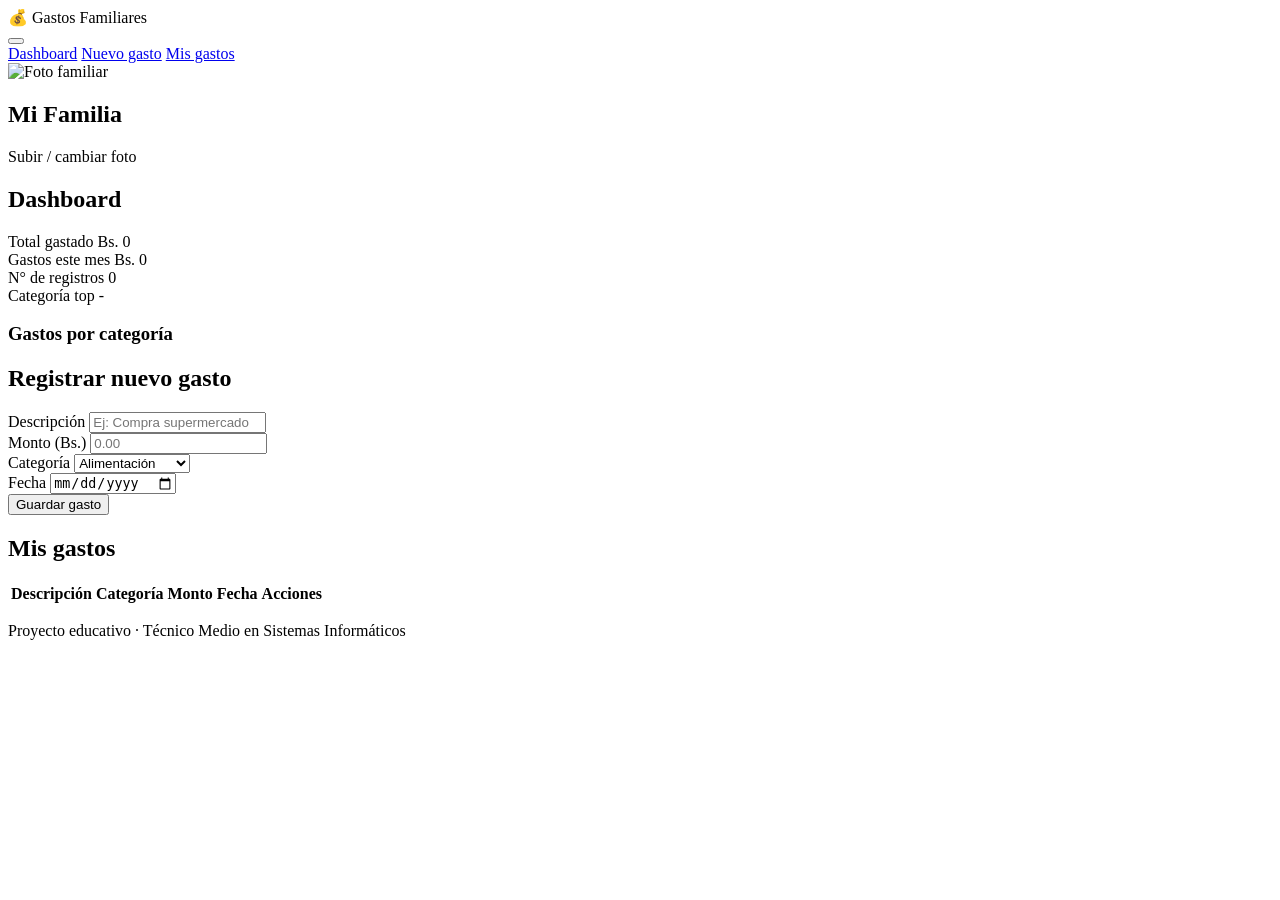
==== index.html @ 66319fa6 "primera carga" ====
<!DOCTYPE html>
<html lang="es">
<head>
  <meta charset="UTF-8" />
  <meta name="viewport" content="width=device-width, initial-scale=1.0" />
  <title>Gastos Familiares</title>
  <link rel="stylesheet" href="css/style.css" />
</head>
<body>

  <!-- HEADER -->
  <header class="header">
    <div class="header__left">
      <span class="header__logo">💰 Gastos Familiares</span>
    </div>
    <button class="hamburger" id="hamburgerBtn" aria-label="Abrir menú">
      <span></span>
      <span></span>
      <span></span>
    </button>
    <nav class="nav" id="navMenu">
      <a href="#dashboard" class="nav__link">Dashboard</a>
      <a href="#nuevo-gasto" class="nav__link">Nuevo gasto</a>
      <a href="#lista-gastos" class="nav__link">Mis gastos</a>
    </nav>
  </header>

  <main class="main">

    <!-- SECCIÓN: FOTO FAMILIAR -->
    <section class="familia-card">
      <div class="familia-card__foto">
        <img id="fotoFamiliar" src="" alt="Foto familiar" />
      </div>
      <div class="familia-card__info">
        <h2 id="nombreFamilia">Mi Familia</h2>
        <label class="btn btn--secondary" for="inputFoto">Subir / cambiar foto</label>
        <input type="file" id="inputFoto" accept="image/*" hidden />
      </div>
    </section>

    <!-- DASHBOARD -->
    <section id="dashboard" class="dashboard">
      <h2 class="section-title">Dashboard</h2>

      <div class="stats-grid">
        <div class="stat-card">
          <span class="stat-card__label">Total gastado</span>
          <span class="stat-card__value" id="statTotal">Bs. 0</span>
        </div>
        <div class="stat-card">
          <span class="stat-card__label">Gastos este mes</span>
          <span class="stat-card__value" id="statMes">Bs. 0</span>
        </div>
        <div class="stat-card">
          <span class="stat-card__label">N° de registros</span>
          <span class="stat-card__value" id="statCantidad">0</span>
        </div>
        <div class="stat-card">
          <span class="stat-card__label">Categoría top</span>
          <span class="stat-card__value" id="statCategoriaTop">-</span>
        </div>
      </div>

      <div class="categorias-breakdown">
        <h3 class="section-subtitle">Gastos por categoría</h3>
        <div id="categoriasContainer"></div>
      </div>
    </section>

    <!-- FORMULARIO NUEVO GASTO -->
    <section id="nuevo-gasto" class="form-section">
      <h2 class="section-title">Registrar nuevo gasto</h2>
      <form id="formGasto" class="form-gasto">
        <input type="hidden" id="gastoId" />

        <div class="form-group">
          <label for="descripcion">Descripción</label>
          <input type="text" id="descripcion" required placeholder="Ej: Compra supermercado" />
        </div>

        <div class="form-group">
          <label for="monto">Monto (Bs.)</label>
          <input type="number" id="monto" step="0.01" min="0" required placeholder="0.00" />
        </div>

        <div class="form-group">
          <label for="categoria">Categoría</label>
          <select id="categoria">
            <option value="Alimentación">Alimentación</option>
            <option value="Transporte">Transporte</option>
            <option value="Servicios">Servicios</option>
            <option value="Salud">Salud</option>
            <option value="Educación">Educación</option>
            <option value="Entretenimiento">Entretenimiento</option>
            <option value="Otros">Otros</option>
          </select>
        </div>

        <div class="form-group">
          <label for="fecha">Fecha</label>
          <input type="date" id="fecha" required />
        </div>

        <div class="form-actions">
          <button type="submit" class="btn btn--primary" id="btnGuardar">Guardar gasto</button>
          <button type="button" class="btn btn--ghost" id="btnCancelar" hidden>Cancelar edición</button>
        </div>
      </form>
    </section>

    <!-- LISTA DE GASTOS -->
    <section id="lista-gastos" class="lista-section">
      <h2 class="section-title">Mis gastos</h2>
      <div class="tabla-wrapper">
        <table class="tabla-gastos">
          <thead>
            <tr>
              <th>Descripción</th>
              <th>Categoría</th>
              <th>Monto</th>
              <th>Fecha</th>
              <th>Acciones</th>
            </tr>
          </thead>
          <tbody id="tablaGastosBody">
            <!-- filas generadas por JS -->
          </tbody>
        </table>
      </div>
    </section>

  </main>

  <footer class="footer">
    <p>Proyecto educativo · Técnico Medio en Sistemas Informáticos</p>
  </footer>

  <script src="https://cdn.jsdelivr.net/npm/@supabase/supabase-js@2"></script>
  <script src="js/supabaseClient.js"></script>
  <script src="js/app.js"></script>
</body>
</html>
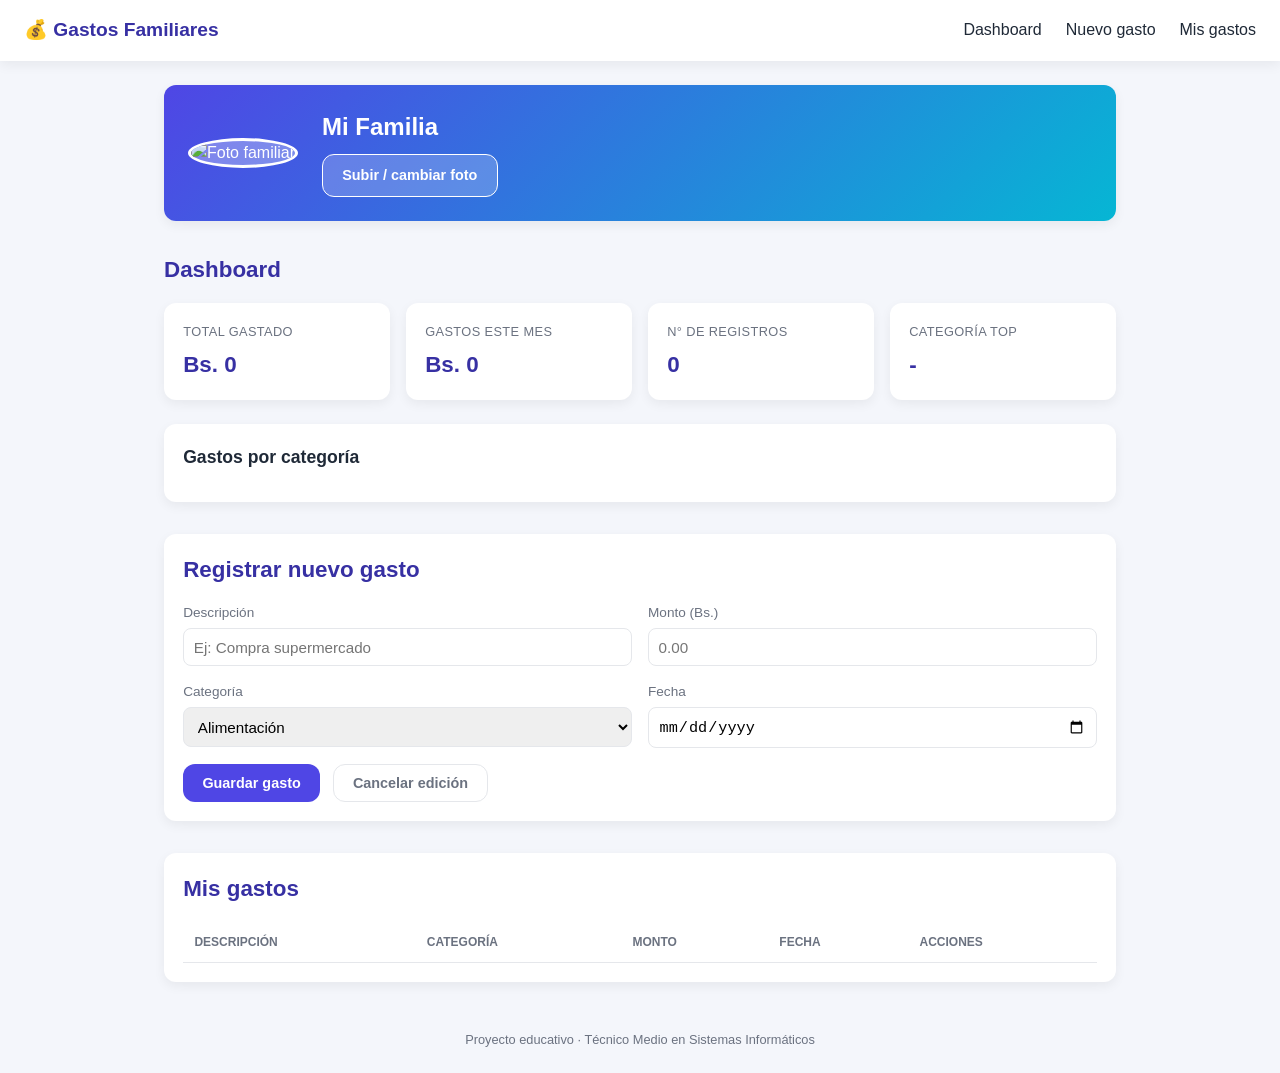
==== commit 6f682a57: "Update index.html" ====
--- a/index.html
+++ b/index.html
@@ -4,7 +4,7 @@
   <meta charset="UTF-8" />
   <meta name="viewport" content="width=device-width, initial-scale=1.0" />
   <title>Gastos Familiares</title>
-  <link rel="stylesheet" href="css/style.css" />
+  <link rel="stylesheet" href="style.css" />
 </head>
 <body>
 
--- a/style.css
+++ b/style.css
@@ -0,0 +1,393 @@
+/* ================= VARIABLES ================= */
+:root {
+  --color-bg: #f4f6fb;
+  --color-surface: #ffffff;
+  --color-primary: #4f46e5;
+  --color-primary-dark: #3730a3;
+  --color-secondary: #06b6d4;
+  --color-text: #1f2937;
+  --color-text-light: #6b7280;
+  --color-border: #e5e7eb;
+  --color-danger: #ef4444;
+  --color-success: #10b981;
+  --radius: 12px;
+  --shadow: 0 4px 12px rgba(0, 0, 0, 0.06);
+  --transition: 0.2s ease;
+}
+
+* { box-sizing: border-box; margin: 0; padding: 0; }
+
+body {
+  font-family: "Segoe UI", Roboto, Arial, sans-serif;
+  background: var(--color-bg);
+  color: var(--color-text);
+  line-height: 1.5;
+}
+
+.section-title {
+  font-size: 1.4rem;
+  margin-bottom: 1rem;
+  color: var(--color-primary-dark);
+}
+
+.section-subtitle {
+  font-size: 1.1rem;
+  margin-bottom: 0.8rem;
+}
+
+/* ================= HEADER ================= */
+.header {
+  display: flex;
+  align-items: center;
+  justify-content: space-between;
+  background: var(--color-surface);
+  padding: 1rem 1.5rem;
+  box-shadow: var(--shadow);
+  position: sticky;
+  top: 0;
+  z-index: 100;
+}
+
+.header__logo {
+  font-size: 1.2rem;
+  font-weight: 700;
+  color: var(--color-primary-dark);
+}
+
+.nav {
+  display: flex;
+  gap: 1.5rem;
+}
+
+.nav__link {
+  text-decoration: none;
+  color: var(--color-text);
+  font-weight: 500;
+  transition: color var(--transition);
+}
+
+.nav__link:hover {
+  color: var(--color-primary);
+}
+
+/* Hamburguesa (oculta en escritorio) */
+.hamburger {
+  display: none;
+  flex-direction: column;
+  justify-content: space-between;
+  width: 26px;
+  height: 20px;
+  background: none;
+  border: none;
+  cursor: pointer;
+}
+
+.hamburger span {
+  display: block;
+  height: 3px;
+  width: 100%;
+  background: var(--color-text);
+  border-radius: 2px;
+  transition: transform var(--transition), opacity var(--transition);
+}
+
+.hamburger.active span:nth-child(1) { transform: translateY(8px) rotate(45deg); }
+.hamburger.active span:nth-child(2) { opacity: 0; }
+.hamburger.active span:nth-child(3) { transform: translateY(-9px) rotate(-45deg); }
+
+/* ================= MAIN ================= */
+.main {
+  max-width: 1000px;
+  margin: 0 auto;
+  padding: 1.5rem;
+  display: flex;
+  flex-direction: column;
+  gap: 2rem;
+}
+
+/* ================= FAMILIA CARD ================= */
+.familia-card {
+  background: linear-gradient(135deg, var(--color-primary), var(--color-secondary));
+  border-radius: var(--radius);
+  padding: 1.5rem;
+  display: flex;
+  align-items: center;
+  gap: 1.5rem;
+  color: #fff;
+  box-shadow: var(--shadow);
+}
+
+.familia-card__foto img {
+  width: 90px;
+  height: 90px;
+  border-radius: 50%;
+  object-fit: cover;
+  background: rgba(255, 255, 255, 0.3);
+  border: 3px solid #fff;
+}
+
+.familia-card__info h2 {
+  margin-bottom: 0.6rem;
+}
+
+/* ================= BOTONES ================= */
+.btn {
+  display: inline-block;
+  padding: 0.6rem 1.2rem;
+  border-radius: var(--radius);
+  border: none;
+  cursor: pointer;
+  font-weight: 600;
+  font-size: 0.9rem;
+  transition: transform var(--transition), background var(--transition);
+}
+
+.btn:hover { transform: translateY(-1px); }
+
+.btn--primary {
+  background: var(--color-primary);
+  color: #fff;
+}
+
+.btn--primary:hover { background: var(--color-primary-dark); }
+
+.btn--secondary {
+  background: rgba(255, 255, 255, 0.2);
+  color: #fff;
+  border: 1px solid #fff;
+}
+
+.btn--ghost {
+  background: transparent;
+  color: var(--color-text-light);
+  border: 1px solid var(--color-border);
+}
+
+.btn--small {
+  padding: 0.35rem 0.7rem;
+  font-size: 0.8rem;
+}
+
+.btn--edit { background: var(--color-secondary); color: #fff; }
+.btn--delete { background: var(--color-danger); color: #fff; }
+
+/* ================= STATS GRID ================= */
+.stats-grid {
+  display: grid;
+  grid-template-columns: repeat(4, 1fr);
+  gap: 1rem;
+  margin-bottom: 1.5rem;
+}
+
+.stat-card {
+  background: var(--color-surface);
+  border-radius: var(--radius);
+  box-shadow: var(--shadow);
+  padding: 1.2rem;
+  display: flex;
+  flex-direction: column;
+  gap: 0.4rem;
+}
+
+.stat-card__label {
+  font-size: 0.8rem;
+  color: var(--color-text-light);
+  text-transform: uppercase;
+  letter-spacing: 0.03em;
+}
+
+.stat-card__value {
+  font-size: 1.4rem;
+  font-weight: 700;
+  color: var(--color-primary-dark);
+}
+
+/* ================= CATEGORIAS BREAKDOWN ================= */
+.categorias-breakdown {
+  background: var(--color-surface);
+  border-radius: var(--radius);
+  padding: 1.2rem;
+  box-shadow: var(--shadow);
+}
+
+.categoria-bar {
+  margin-bottom: 0.9rem;
+}
+
+.categoria-bar__label {
+  display: flex;
+  justify-content: space-between;
+  font-size: 0.85rem;
+  margin-bottom: 0.3rem;
+  color: var(--color-text-light);
+}
+
+.categoria-bar__track {
+  background: var(--color-bg);
+  border-radius: 20px;
+  overflow: hidden;
+  height: 10px;
+}
+
+.categoria-bar__fill {
+  height: 100%;
+  background: linear-gradient(90deg, var(--color-primary), var(--color-secondary));
+  border-radius: 20px;
+  transition: width 0.4s ease;
+}
+
+/* ================= FORMULARIO ================= */
+.form-section,
+.lista-section {
+  background: var(--color-surface);
+  border-radius: var(--radius);
+  padding: 1.2rem;
+  box-shadow: var(--shadow);
+}
+
+.form-gasto {
+  display: grid;
+  grid-template-columns: repeat(2, 1fr);
+  gap: 1rem;
+}
+
+.form-group {
+  display: flex;
+  flex-direction: column;
+  gap: 0.3rem;
+}
+
+.form-group label {
+  font-size: 0.85rem;
+  color: var(--color-text-light);
+}
+
+.form-group input,
+.form-group select {
+  padding: 0.6rem;
+  border: 1px solid var(--color-border);
+  border-radius: 8px;
+  font-size: 0.95rem;
+}
+
+.form-actions {
+  grid-column: 1 / -1;
+  display: flex;
+  gap: 0.8rem;
+}
+
+/* ================= TABLA ================= */
+.tabla-wrapper {
+  overflow-x: auto;
+}
+
+.tabla-gastos {
+  width: 100%;
+  border-collapse: collapse;
+}
+
+.tabla-gastos th,
+.tabla-gastos td {
+  text-align: left;
+  padding: 0.7rem;
+  border-bottom: 1px solid var(--color-border);
+  font-size: 0.9rem;
+}
+
+.tabla-gastos th {
+  color: var(--color-text-light);
+  text-transform: uppercase;
+  font-size: 0.75rem;
+}
+
+.tabla-gastos td .acciones {
+  display: flex;
+  gap: 0.4rem;
+}
+
+/* ================= FOOTER ================= */
+.footer {
+  text-align: center;
+  padding: 1.5rem;
+  color: var(--color-text-light);
+  font-size: 0.8rem;
+}
+
+/* ================= RESPONSIVE ================= */
+@media (max-width: 768px) {
+  .hamburger {
+    display: flex;
+  }
+
+  .nav {
+    position: absolute;
+    top: 100%;
+    left: 0;
+    right: 0;
+    background: var(--color-surface);
+    flex-direction: column;
+    gap: 0;
+    max-height: 0;
+    overflow: hidden;
+    transition: max-height var(--transition);
+    box-shadow: var(--shadow);
+  }
+
+  .nav.active {
+    max-height: 300px;
+  }
+
+  .nav__link {
+    padding: 1rem 1.5rem;
+    border-bottom: 1px solid var(--color-border);
+  }
+
+  .stats-grid {
+    grid-template-columns: repeat(2, 1fr);
+  }
+
+  .form-gasto {
+    grid-template-columns: 1fr;
+  }
+
+  .familia-card {
+    flex-direction: column;
+    text-align: center;
+  }
+
+  /* Tabla -> tarjetas en móvil */
+  .tabla-gastos thead {
+    display: none;
+  }
+
+  .tabla-gastos, .tabla-gastos tbody, .tabla-gastos tr, .tabla-gastos td {
+    display: block;
+    width: 100%;
+  }
+
+  .tabla-gastos tr {
+    margin-bottom: 1rem;
+    border: 1px solid var(--color-border);
+    border-radius: var(--radius);
+    padding: 0.6rem;
+  }
+
+  .tabla-gastos td {
+    border: none;
+    padding: 0.4rem 0.2rem;
+  }
+
+  .tabla-gastos td::before {
+    content: attr(data-label);
+    font-weight: 600;
+    color: var(--color-text-light);
+    display: inline-block;
+    width: 110px;
+  }
+}
+
+@media (max-width: 480px) {
+  .stats-grid {
+    grid-template-columns: 1fr;
+  }
+}
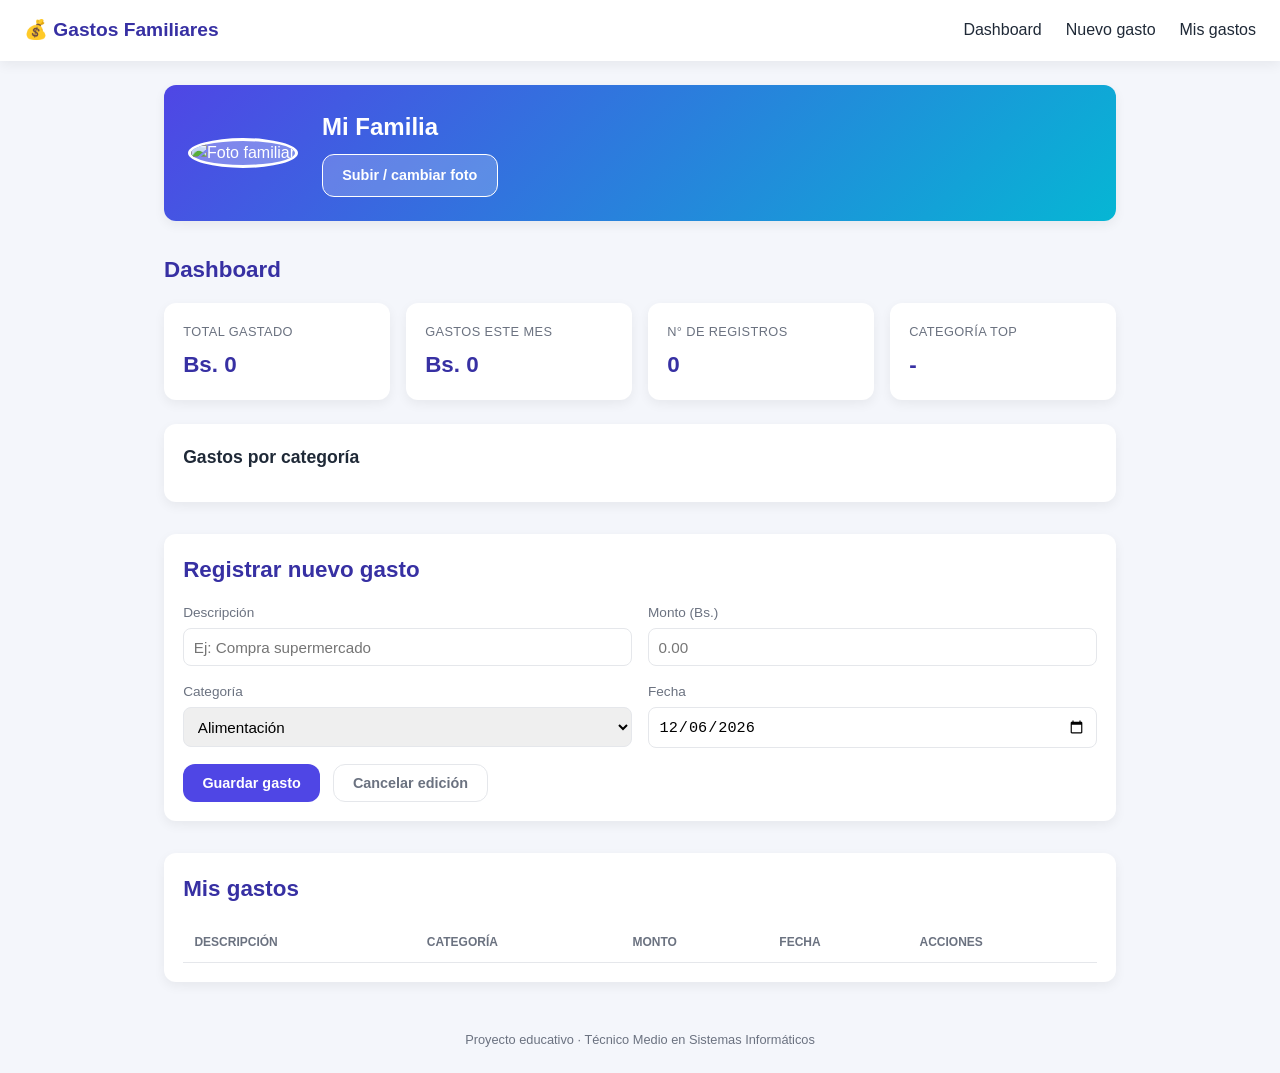
==== commit 9c2e5fb3: "Update index.html" ====
--- a/index.html
+++ b/index.html
@@ -137,7 +137,7 @@
   </footer>
 
   <script src="https://cdn.jsdelivr.net/npm/@supabase/supabase-js@2"></script>
-  <script src="js/supabaseClient.js"></script>
-  <script src="js/app.js"></script>
+  <script src="supabaseClient.js"></script>
+  <script src="app.js"></script>
 </body>
 </html>
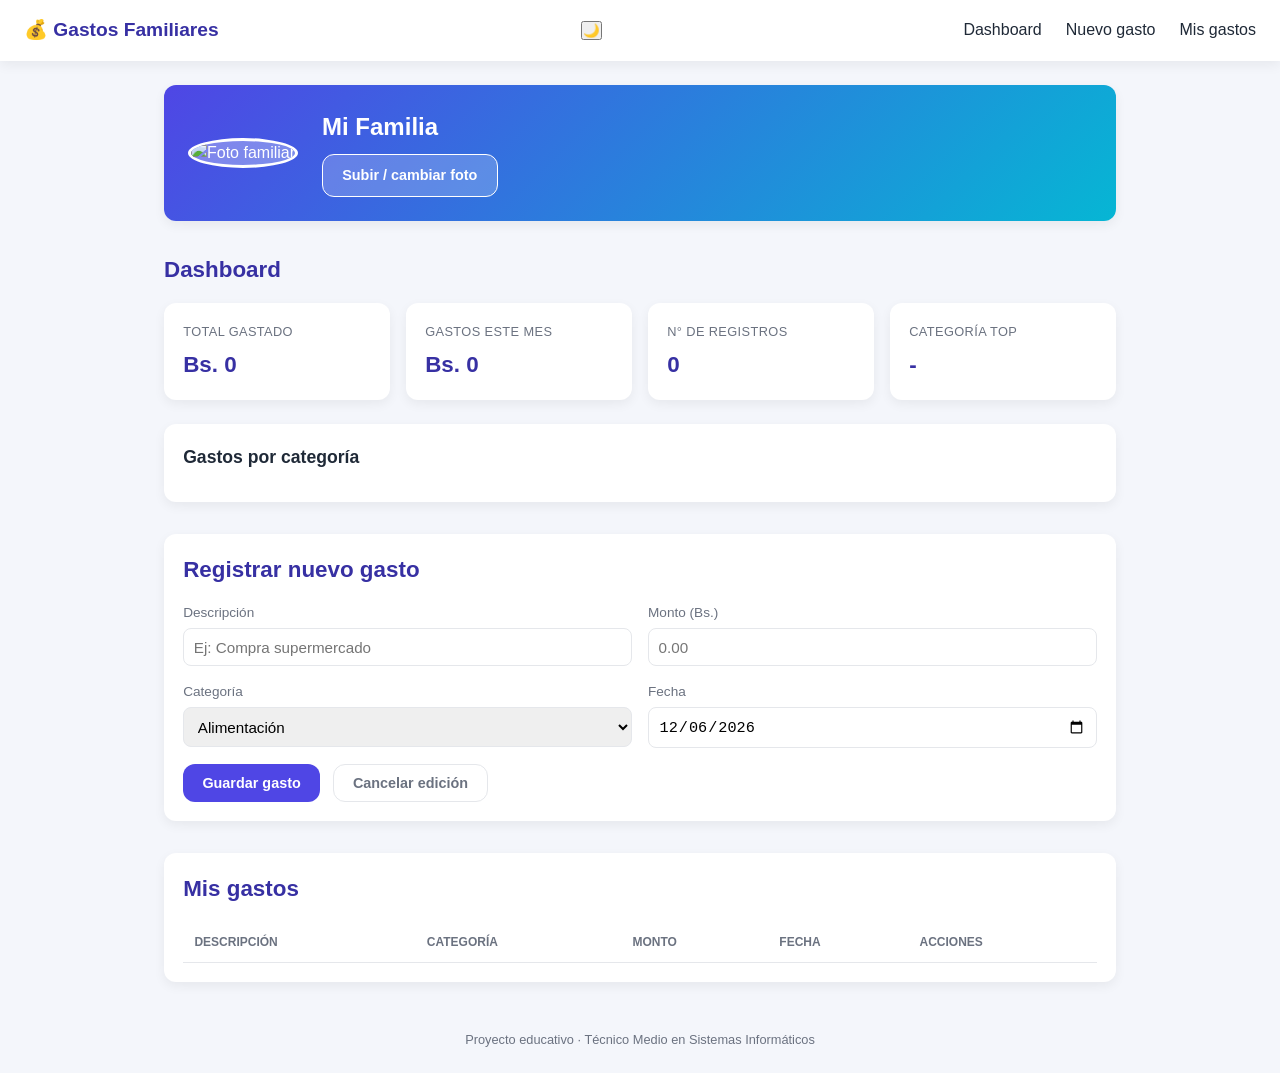
==== commit ead0de4e: "Update index.html" ====
--- a/index.html
+++ b/index.html
@@ -6,138 +6,476 @@
   <title>Gastos Familiares</title>
   <link rel="stylesheet" href="style.css" />
 </head>
+
 <body>
 
   <!-- HEADER -->
   <header class="header">
+
     <div class="header__left">
       <span class="header__logo">💰 Gastos Familiares</span>
     </div>
-    <button class="hamburger" id="hamburgerBtn" aria-label="Abrir menú">
+
+    <!-- BOTÓN MODO CLARO / OSCURO -->
+    <button
+      class="theme-button"
+      id="themeButton"
+      type="button"
+      aria-label="Cambiar a modo oscuro">
+      🌙
+    </button>
+
+    <!-- MENÚ HAMBURGUESA -->
+    <button
+      class="hamburger"
+      id="hamburgerBtn"
+      aria-label="Abrir menú">
+
       <span></span>
       <span></span>
       <span></span>
+
     </button>
+
+    <!-- MENÚ -->
     <nav class="nav" id="navMenu">
-      <a href="#dashboard" class="nav__link">Dashboard</a>
-      <a href="#nuevo-gasto" class="nav__link">Nuevo gasto</a>
-      <a href="#lista-gastos" class="nav__link">Mis gastos</a>
+
+      <a href="#dashboard" class="nav__link">
+        Dashboard
+      </a>
+
+      <a href="#nuevo-gasto" class="nav__link">
+        Nuevo gasto
+      </a>
+
+      <a href="#lista-gastos" class="nav__link">
+        Mis gastos
+      </a>
+
     </nav>
+
   </header>
 
+
+  <!-- ================= CONTENIDO PRINCIPAL ================= -->
+
   <main class="main">
 
-    <!-- SECCIÓN: FOTO FAMILIAR -->
+    <!-- SECCIÓN FOTO FAMILIAR -->
+
     <section class="familia-card">
+
       <div class="familia-card__foto">
-        <img id="fotoFamiliar" src="" alt="Foto familiar" />
+
+        <img
+          id="fotoFamiliar"
+          src=""
+          alt="Foto familiar"
+        />
+
       </div>
+
       <div class="familia-card__info">
-        <h2 id="nombreFamilia">Mi Familia</h2>
-        <label class="btn btn--secondary" for="inputFoto">Subir / cambiar foto</label>
-        <input type="file" id="inputFoto" accept="image/*" hidden />
+
+        <h2 id="nombreFamilia">
+          Mi Familia
+        </h2>
+
+        <label
+          class="btn btn--secondary"
+          for="inputFoto">
+
+          Subir / cambiar foto
+
+        </label>
+
+        <input
+          type="file"
+          id="inputFoto"
+          accept="image/*"
+          hidden
+        />
+
       </div>
+
     </section>
 
-    <!-- DASHBOARD -->
-    <section id="dashboard" class="dashboard">
-      <h2 class="section-title">Dashboard</h2>
+
+    <!-- ================= DASHBOARD ================= -->
+
+    <section
+      id="dashboard"
+      class="dashboard">
+
+      <h2 class="section-title">
+        Dashboard
+      </h2>
+
 
       <div class="stats-grid">
+
+        <!-- TOTAL -->
+
         <div class="stat-card">
-          <span class="stat-card__label">Total gastado</span>
-          <span class="stat-card__value" id="statTotal">Bs. 0</span>
-        </div>
+
+          <span class="stat-card__label">
+            Total gastado
+          </span>
+
+          <span
+            class="stat-card__value"
+            id="statTotal">
+
+            Bs. 0
+
+          </span>
+
+        </div>
+
+
+        <!-- MES -->
+
         <div class="stat-card">
-          <span class="stat-card__label">Gastos este mes</span>
-          <span class="stat-card__value" id="statMes">Bs. 0</span>
-        </div>
+
+          <span class="stat-card__label">
+            Gastos este mes
+          </span>
+
+          <span
+            class="stat-card__value"
+            id="statMes">
+
+            Bs. 0
+
+          </span>
+
+        </div>
+
+
+        <!-- REGISTROS -->
+
         <div class="stat-card">
-          <span class="stat-card__label">N° de registros</span>
-          <span class="stat-card__value" id="statCantidad">0</span>
-        </div>
+
+          <span class="stat-card__label">
+            N° de registros
+          </span>
+
+          <span
+            class="stat-card__value"
+            id="statCantidad">
+
+            0
+
+          </span>
+
+        </div>
+
+
+        <!-- CATEGORÍA -->
+
         <div class="stat-card">
-          <span class="stat-card__label">Categoría top</span>
-          <span class="stat-card__value" id="statCategoriaTop">-</span>
-        </div>
+
+          <span class="stat-card__label">
+            Categoría top
+          </span>
+
+          <span
+            class="stat-card__value"
+            id="statCategoriaTop">
+
+            -
+
+          </span>
+
+        </div>
+
       </div>
 
+
+      <!-- GASTOS POR CATEGORÍA -->
+
       <div class="categorias-breakdown">
-        <h3 class="section-subtitle">Gastos por categoría</h3>
+
+        <h3 class="section-subtitle">
+          Gastos por categoría
+        </h3>
+
         <div id="categoriasContainer"></div>
+
       </div>
+
     </section>
 
-    <!-- FORMULARIO NUEVO GASTO -->
-    <section id="nuevo-gasto" class="form-section">
-      <h2 class="section-title">Registrar nuevo gasto</h2>
-      <form id="formGasto" class="form-gasto">
-        <input type="hidden" id="gastoId" />
+
+    <!-- ================= NUEVO GASTO ================= -->
+
+    <section
+      id="nuevo-gasto"
+      class="form-section">
+
+      <h2 class="section-title">
+        Registrar nuevo gasto
+      </h2>
+
+
+      <form
+        id="formGasto"
+        class="form-gasto">
+
+        <input
+          type="hidden"
+          id="gastoId"
+        />
+
+
+        <!-- DESCRIPCIÓN -->
 
         <div class="form-group">
-          <label for="descripcion">Descripción</label>
-          <input type="text" id="descripcion" required placeholder="Ej: Compra supermercado" />
-        </div>
+
+          <label for="descripcion">
+            Descripción
+          </label>
+
+          <input
+            type="text"
+            id="descripcion"
+            required
+            placeholder="Ej: Compra supermercado"
+          />
+
+        </div>
+
+
+        <!-- MONTO -->
 
         <div class="form-group">
-          <label for="monto">Monto (Bs.)</label>
-          <input type="number" id="monto" step="0.01" min="0" required placeholder="0.00" />
-        </div>
+
+          <label for="monto">
+            Monto (Bs.)
+          </label>
+
+          <input
+            type="number"
+            id="monto"
+            step="0.01"
+            min="0"
+            required
+            placeholder="0.00"
+          />
+
+        </div>
+
+
+        <!-- CATEGORÍA -->
 
         <div class="form-group">
-          <label for="categoria">Categoría</label>
+
+          <label for="categoria">
+            Categoría
+          </label>
+
           <select id="categoria">
-            <option value="Alimentación">Alimentación</option>
-            <option value="Transporte">Transporte</option>
-            <option value="Servicios">Servicios</option>
-            <option value="Salud">Salud</option>
-            <option value="Educación">Educación</option>
-            <option value="Entretenimiento">Entretenimiento</option>
-            <option value="Otros">Otros</option>
+
+            <option value="Alimentación">
+              Alimentación
+            </option>
+
+            <option value="Transporte">
+              Transporte
+            </option>
+
+            <option value="Servicios">
+              Servicios
+            </option>
+
+            <option value="Salud">
+              Salud
+            </option>
+
+            <option value="Educación">
+              Educación
+            </option>
+
+            <option value="Entretenimiento">
+              Entretenimiento
+            </option>
+
+            <option value="Otros">
+              Otros
+            </option>
+
           </select>
-        </div>
+
+        </div>
+
+
+        <!-- FECHA -->
 
         <div class="form-group">
-          <label for="fecha">Fecha</label>
-          <input type="date" id="fecha" required />
-        </div>
+
+          <label for="fecha">
+            Fecha
+          </label>
+
+          <input
+            type="date"
+            id="fecha"
+            required
+          />
+
+        </div>
+
+
+        <!-- BOTONES -->
 
         <div class="form-actions">
-          <button type="submit" class="btn btn--primary" id="btnGuardar">Guardar gasto</button>
-          <button type="button" class="btn btn--ghost" id="btnCancelar" hidden>Cancelar edición</button>
-        </div>
+
+          <button
+            type="submit"
+            class="btn btn--primary"
+            id="btnGuardar">
+
+            Guardar gasto
+
+          </button>
+
+
+          <button
+            type="button"
+            class="btn btn--ghost"
+            id="btnCancelar"
+            hidden>
+
+            Cancelar edición
+
+          </button>
+
+        </div>
+
       </form>
+
     </section>
 
-    <!-- LISTA DE GASTOS -->
-    <section id="lista-gastos" class="lista-section">
-      <h2 class="section-title">Mis gastos</h2>
+
+    <!-- ================= LISTA DE GASTOS ================= -->
+
+    <section
+      id="lista-gastos"
+      class="lista-section">
+
+      <h2 class="section-title">
+        Mis gastos
+      </h2>
+
+
       <div class="tabla-wrapper">
+
         <table class="tabla-gastos">
+
           <thead>
+
             <tr>
-              <th>Descripción</th>
-              <th>Categoría</th>
-              <th>Monto</th>
-              <th>Fecha</th>
-              <th>Acciones</th>
+
+              <th>
+                Descripción
+              </th>
+
+              <th>
+                Categoría
+              </th>
+
+              <th>
+                Monto
+              </th>
+
+              <th>
+                Fecha
+              </th>
+
+              <th>
+                Acciones
+              </th>
+
             </tr>
+
           </thead>
+
+
           <tbody id="tablaGastosBody">
-            <!-- filas generadas por JS -->
+
+            <!-- Filas generadas por JavaScript -->
+
           </tbody>
+
         </table>
+
       </div>
+
     </section>
 
   </main>
 
+
+  <!-- ================= FOOTER ================= -->
+
   <footer class="footer">
-    <p>Proyecto educativo · Técnico Medio en Sistemas Informáticos</p>
+
+    <p>
+      Proyecto educativo · Técnico Medio en Sistemas Informáticos
+    </p>
+
   </footer>
 
+
+  <!-- ================= SCRIPTS ================= -->
+
   <script src="https://cdn.jsdelivr.net/npm/@supabase/supabase-js@2"></script>
+
   <script src="supabaseClient.js"></script>
+
   <script src="app.js"></script>
+
+
+  <!-- MODO CLARO / OSCURO -->
+
+  <script>
+
+    const themeButton =
+      document.getElementById("themeButton");
+
+    if (themeButton) {
+
+      themeButton.addEventListener("click", function () {
+
+        document.body.classList.toggle("dark-mode");
+
+        if (
+          document.body.classList.contains("dark-mode")
+        ) {
+
+          themeButton.textContent = "☀️";
+
+          themeButton.setAttribute(
+            "aria-label",
+            "Cambiar a modo claro"
+          );
+
+        } else {
+
+          themeButton.textContent = "🌙";
+
+          themeButton.setAttribute(
+            "aria-label",
+            "Cambiar a modo oscuro"
+          );
+
+        }
+
+      });
+
+    }
+
+  </script>
+
 </body>
 </html>
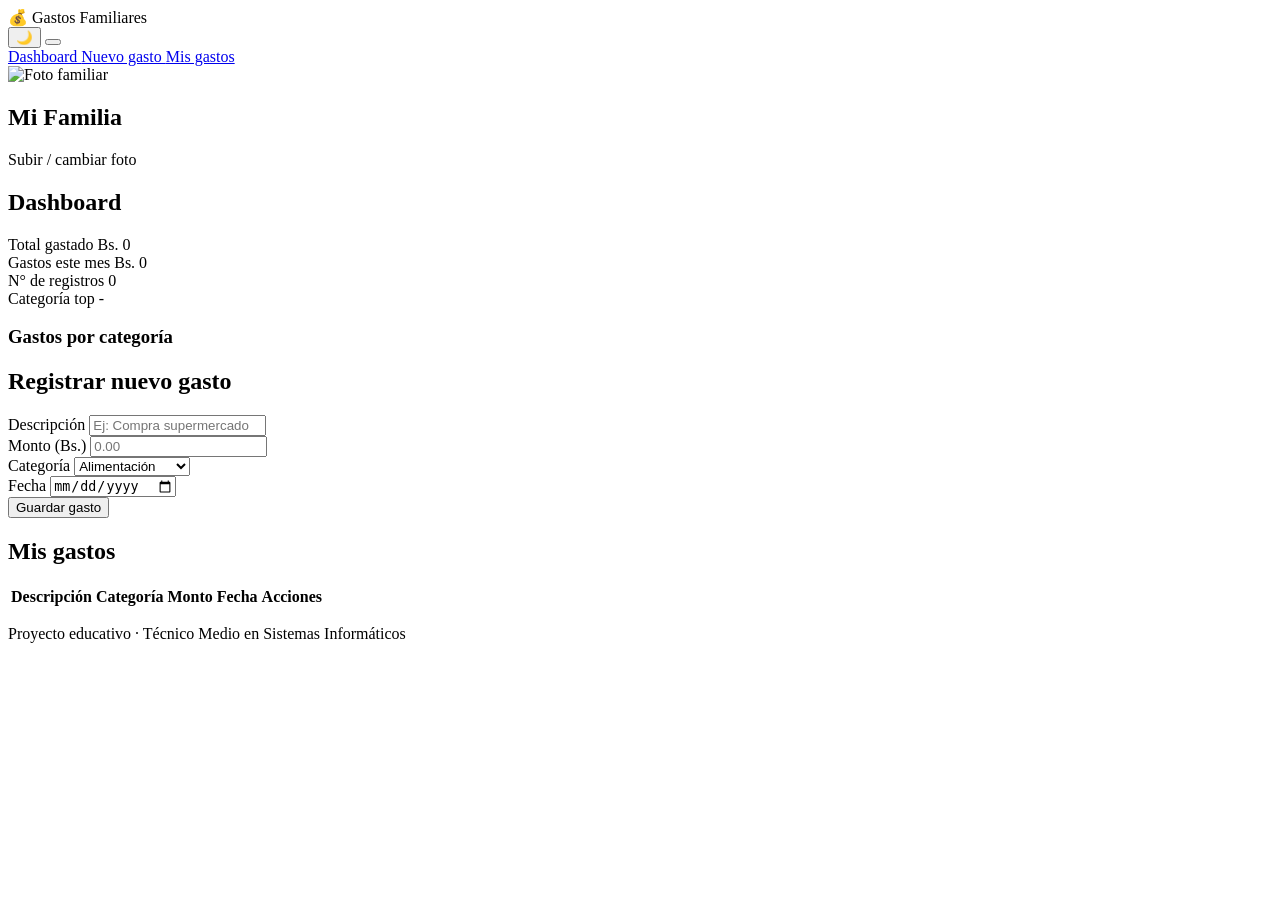
==== commit b27340cc: "Update index.html" ====
--- a/index.html
+++ b/index.html
@@ -4,7 +4,7 @@
   <meta charset="UTF-8" />
   <meta name="viewport" content="width=device-width, initial-scale=1.0" />
   <title>Gastos Familiares</title>
-  <link rel="stylesheet" href="style.css" />
+  <link rel="stylesheet" href="css/style.css" />
 </head>
 
 <body>
@@ -431,9 +431,9 @@
 
   <script src="https://cdn.jsdelivr.net/npm/@supabase/supabase-js@2"></script>
 
-  <script src="supabaseClient.js"></script>
-
-  <script src="app.js"></script>
+  <script src="js/supabaseClient.js"></script>
+   <script src="js/toast.js"></script>
+  <script src="js/app.js"></script>
 
 
   <!-- MODO CLARO / OSCURO -->
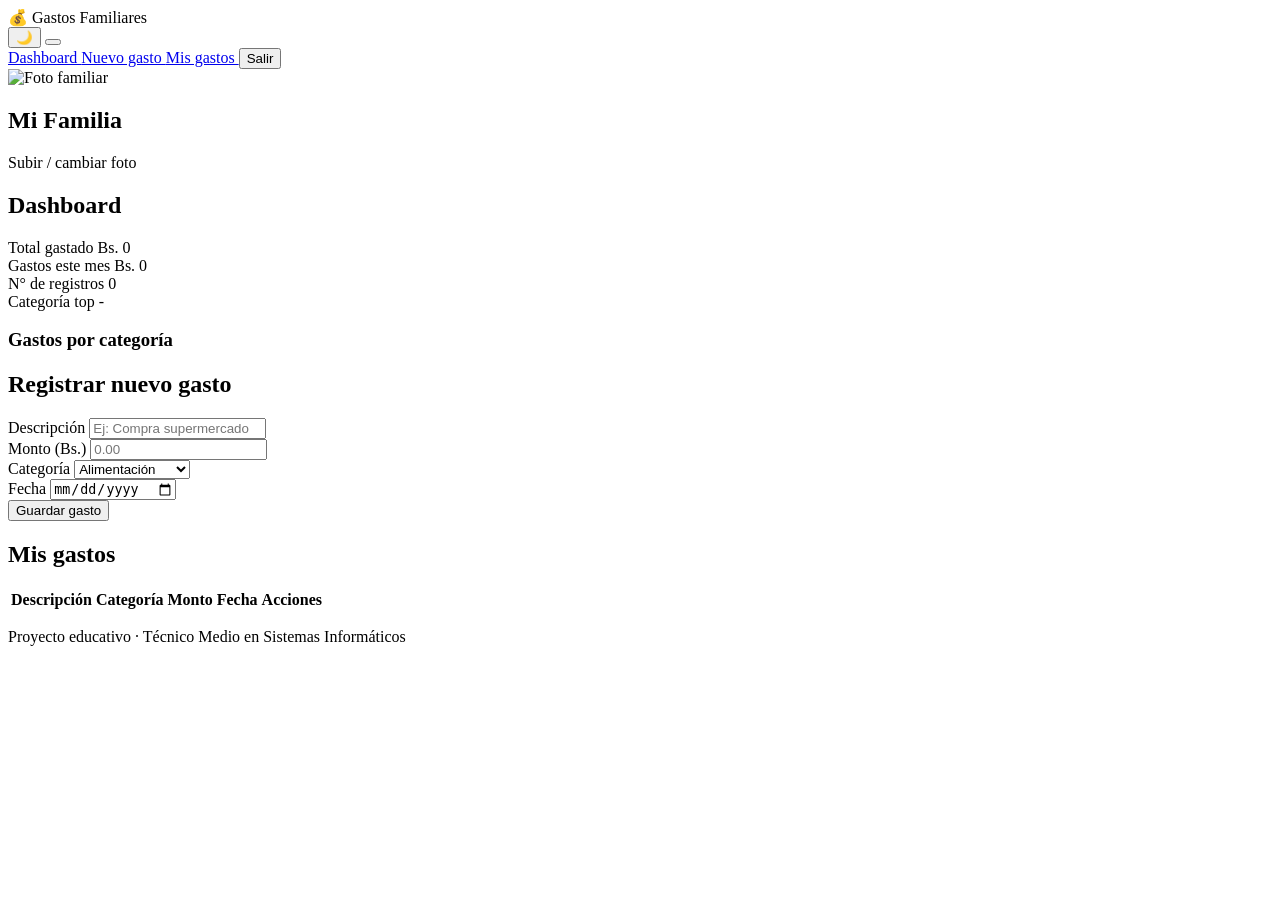
==== commit 206f7adb: "Update index.html" ====
--- a/index.html
+++ b/index.html
@@ -9,7 +9,8 @@
 
 <body>
 
-  <!-- HEADER -->
+  <!-- ================= HEADER ================= -->
+
   <header class="header">
 
     <div class="header__left">
@@ -17,6 +18,7 @@
     </div>
 
     <!-- BOTÓN MODO CLARO / OSCURO -->
+
     <button
       class="theme-button"
       id="themeButton"
@@ -26,10 +28,12 @@
     </button>
 
     <!-- MENÚ HAMBURGUESA -->
+
     <button
       class="hamburger"
       id="hamburgerBtn"
-      aria-label="Abrir menú">
+      aria-label="Abrir menú"
+      type="button">
 
       <span></span>
       <span></span>
@@ -38,6 +42,7 @@
     </button>
 
     <!-- MENÚ -->
+
     <nav class="nav" id="navMenu">
 
       <a href="#dashboard" class="nav__link">
@@ -52,6 +57,12 @@
         Mis gastos
       </a>
 
+      <!-- CERRAR SESIÓN -->
+
+     <button type="button" id="btnSalir" class="nav__link nav__salir">
+  Salir
+</button>
+
     </nav>
 
   </header>
@@ -61,7 +72,7 @@
 
   <main class="main">
 
-    <!-- SECCIÓN FOTO FAMILIAR -->
+    <!-- ================= FOTO FAMILIAR ================= -->
 
     <section class="familia-card">
 
@@ -114,7 +125,7 @@
 
       <div class="stats-grid">
 
-        <!-- TOTAL -->
+        <!-- TOTAL GASTADO -->
 
         <div class="stat-card">
 
@@ -133,7 +144,7 @@
         </div>
 
 
-        <!-- MES -->
+        <!-- GASTOS DEL MES -->
 
         <div class="stat-card">
 
@@ -152,7 +163,7 @@
         </div>
 
 
-        <!-- REGISTROS -->
+        <!-- NÚMERO DE REGISTROS -->
 
         <div class="stat-card">
 
@@ -171,7 +182,7 @@
         </div>
 
 
-        <!-- CATEGORÍA -->
+        <!-- CATEGORÍA TOP -->
 
         <div class="stat-card">
 
@@ -432,26 +443,33 @@
   <script src="https://cdn.jsdelivr.net/npm/@supabase/supabase-js@2"></script>
 
   <script src="js/supabaseClient.js"></script>
-   <script src="js/toast.js"></script>
+
+  <script src="js/toast.js"></script>
+
   <script src="js/app.js"></script>
 
-
-  <!-- MODO CLARO / OSCURO -->
+  <script src="js/auth.js"></script>
+
+
+  <!-- ================= MODO CLARO / OSCURO ================= -->
 
   <script>
 
     const themeButton =
       document.getElementById("themeButton");
 
-    if (themeButton) {
-
-      themeButton.addEventListener("click", function () {
-
-        document.body.classList.toggle("dark-mode");
-
-        if (
-          document.body.classList.contains("dark-mode")
-        ) {
+
+    function aplicarTema() {
+
+      const temaGuardado =
+        localStorage.getItem("tema") || "claro";
+
+
+      if (temaGuardado === "oscuro") {
+
+        document.body.classList.add("dark-mode");
+
+        if (themeButton) {
 
           themeButton.textContent = "☀️";
 
@@ -460,7 +478,13 @@
             "Cambiar a modo claro"
           );
 
-        } else {
+        }
+
+      } else {
+
+        document.body.classList.remove("dark-mode");
+
+        if (themeButton) {
 
           themeButton.textContent = "🌙";
 
@@ -471,7 +495,74 @@
 
         }
 
-      });
+      }
+
+    }
+
+
+    /* Aplicar el tema guardado al abrir la página */
+
+    aplicarTema();
+
+
+    /* Cambiar tema */
+
+    if (themeButton) {
+
+      themeButton.addEventListener(
+        "click",
+        function () {
+
+          const estaOscuro =
+            document.body.classList.contains("dark-mode");
+
+
+          if (estaOscuro) {
+
+            localStorage.setItem(
+              "tema",
+              "claro"
+            );
+
+          } else {
+
+            localStorage.setItem(
+              "tema",
+              "oscuro"
+            );
+
+          }
+
+
+          aplicarTema();
+
+        }
+      );
+
+    }
+
+
+    /* ================= CERRAR SESIÓN ================= */
+
+    const btnCerrarSesion =
+      document.getElementById("btnCerrarSesion");
+
+
+    if (btnCerrarSesion) {
+
+      btnCerrarSesion.addEventListener(
+        "click",
+        async function () {
+
+          const confirmar =
+            confirm("¿Quieres cerrar sesión?");
+
+          if (!confirmar) return;
+
+          await cerrarSesion();
+
+        }
+      );
 
     }
 
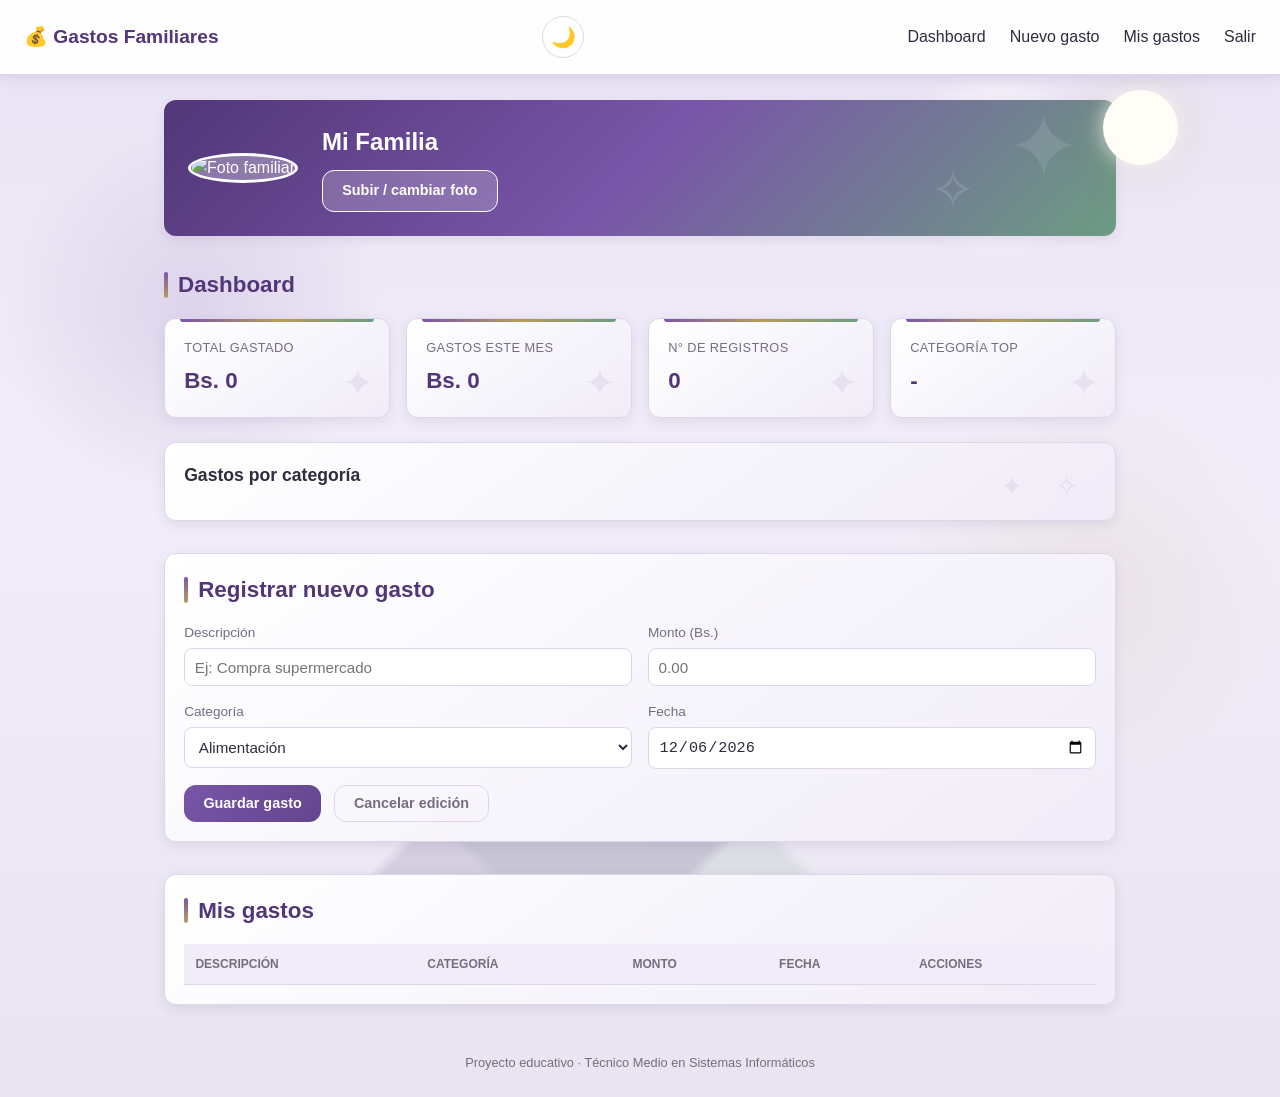
==== commit b5beaa7a: "Update index.html" ====
--- a/index.html
+++ b/index.html
@@ -4,7 +4,7 @@
   <meta charset="UTF-8" />
   <meta name="viewport" content="width=device-width, initial-scale=1.0" />
   <title>Gastos Familiares</title>
-  <link rel="stylesheet" href="css/style.css" />
+  <link rel="stylesheet" href="style.css" />
 </head>
 
 <body>
@@ -442,13 +442,13 @@
 
   <script src="https://cdn.jsdelivr.net/npm/@supabase/supabase-js@2"></script>
 
-  <script src="js/supabaseClient.js"></script>
-
-  <script src="js/toast.js"></script>
-
-  <script src="js/app.js"></script>
-
-  <script src="js/auth.js"></script>
+  <script src="supabaseClient.js"></script>
+
+  <script src="toast.js"></script>
+
+  <script src="app.js"></script>
+
+  <script src="auth.js"></script>
 
 
   <!-- ================= MODO CLARO / OSCURO ================= -->
--- a/style.css
+++ b/style.css
@@ -0,0 +1,3528 @@
+/* =========================================================
+   VARIABLES
+   ========================================================= */
+
+:root {
+
+  --color-bg: #f0ecf8;
+  --color-surface: #ffffff;
+
+  --color-primary: #7956a8;
+  --color-primary-dark: #513678;
+
+  --color-secondary: #6c9c82;
+
+  --color-text: #302b3d;
+  --color-text-light: #756d82;
+
+  --color-border: #ddd6e8;
+
+  --color-danger: #c94f55;
+  --color-success: #4f9b73;
+
+  --gold: #b89d5c;
+
+  --radius: 12px;
+
+  --shadow:
+    0 4px 12px rgba(81, 54, 120, 0.10);
+
+  --transition: 0.2s ease;
+}
+
+
+/* =========================================================
+   MODO OSCURO
+   ========================================================= */
+
+body.dark-mode {
+
+  --color-bg: #15131e;
+  --color-surface: #24202f;
+
+  --color-primary: #aa8bd1;
+  --color-primary-dark: #d5bcef;
+
+  --color-secondary: #79ae91;
+
+  --color-text: #eeeaf5;
+  --color-text-light: #b7aec5;
+
+  --color-border: #40384e;
+
+  --color-danger: #e56b72;
+  --color-success: #70b991;
+
+  --gold: #d1b46b;
+
+  --shadow:
+    0 4px 18px rgba(0, 0, 0, 0.35);
+}
+
+
+/* =========================================================
+   RESET
+   ========================================================= */
+
+* {
+
+  box-sizing: border-box;
+
+  margin: 0;
+
+  padding: 0;
+
+}
+
+
+/* =========================================================
+   BODY
+   ========================================================= */
+
+body {
+
+  font-family:
+    "Segoe UI",
+    Roboto,
+    Arial,
+    sans-serif;
+
+  background:
+
+    linear-gradient(
+      180deg,
+      #e9e3f4 0%,
+      #f1edf8 45%,
+      #e8e4f0 100%
+    );
+
+  color:
+    var(--color-text);
+
+  line-height:
+    1.5;
+
+  min-height:
+    100vh;
+
+  overflow-x:
+    hidden;
+
+  position:
+    relative;
+
+  transition:
+    background 0.4s ease,
+    color 0.4s ease;
+}
+
+
+/* =========================================================
+   FONDO OSCURO
+   ========================================================= */
+
+body.dark-mode {
+
+  background:
+
+    linear-gradient(
+      180deg,
+      #15131e 0%,
+      #211c2d 50%,
+      #15131e 100%
+    );
+}
+
+
+/* =========================================================
+   BRILLOS DEL CIELO
+   ========================================================= */
+
+body::before {
+
+  content: "";
+
+  position: fixed;
+
+  inset: 0;
+
+  pointer-events: none;
+
+  z-index: 0;
+
+  background:
+
+    radial-gradient(
+      circle at 78% 18%,
+      rgba(255,255,255,0.95) 0,
+      rgba(255,255,255,0.55) 45px,
+      transparent 100px
+    ),
+
+    radial-gradient(
+      circle at 15% 35%,
+      rgba(121,86,168,0.14),
+      transparent 190px
+    ),
+
+    radial-gradient(
+      circle at 85% 65%,
+      rgba(184,157,92,0.10),
+      transparent 190px
+    );
+}
+
+
+/* =========================================================
+   LLUVIA DE ESTRELLAS DEL INDEX
+   ========================================================= */
+
+.header::before {
+
+  content:
+    "✦     ✧        ✦       ✧      ✦       ✧"
+    "       ✦       ✧          ✦       ✧";
+
+  position: fixed;
+
+  top: -120px;
+
+  left: 0;
+
+  width: 100%;
+
+  height: 120%;
+
+  font-size: 18px;
+
+  letter-spacing: 28px;
+
+  line-height: 95px;
+
+  word-spacing: 35px;
+
+  color:
+    rgba(121,86,168,0.35);
+
+  pointer-events: none;
+
+  z-index: -1;
+
+  animation:
+    lluviaEstrellas 17s linear infinite;
+}
+
+
+.header::after {
+
+  content:
+    "✧       ✦          ✧        ✦"
+    "     ✧       ✦          ✧       ✦";
+
+  position: fixed;
+
+  top: -180px;
+
+  left: 30px;
+
+  width: 100%;
+
+  height: 120%;
+
+  font-size: 12px;
+
+  letter-spacing: 42px;
+
+  line-height: 125px;
+
+  word-spacing: 45px;
+
+  color:
+    rgba(184,157,92,0.40);
+
+  pointer-events: none;
+
+  z-index: -1;
+
+  animation:
+    lluviaEstrellasLenta 27s linear infinite;
+}
+
+
+/* =========================================================
+   MONTAÑAS
+   ========================================================= */
+
+.main::before {
+
+  content: "";
+
+  position: fixed;
+
+  left: -5%;
+
+  bottom: -30px;
+
+  width: 110%;
+
+  height: 180px;
+
+  z-index: 0;
+
+  pointer-events: none;
+
+  background:
+
+    linear-gradient(
+      135deg,
+      transparent 35%,
+      rgba(81,54,120,0.14) 36%,
+      rgba(81,54,120,0.14) 55%,
+      transparent 56%
+    ),
+
+    linear-gradient(
+      45deg,
+      transparent 38%,
+      rgba(108,156,130,0.12) 39%,
+      rgba(108,156,130,0.12) 58%,
+      transparent 59%
+    );
+}
+
+
+/* =========================================================
+   LUNA
+   ========================================================= */
+
+.main::after {
+
+  content: "";
+
+  position: fixed;
+
+  right: 8%;
+
+  top: 90px;
+
+  width: 75px;
+
+  height: 75px;
+
+  border-radius: 50%;
+
+  background: #fffdf5;
+
+  box-shadow:
+
+    0 0 20px
+    rgba(255,255,255,0.7),
+
+    0 0 45px
+    rgba(184,157,92,0.25);
+
+  z-index: 0;
+
+  pointer-events: none;
+}
+
+
+/* =========================================================
+   ANIMACIONES
+   ========================================================= */
+
+@keyframes lluviaEstrellas {
+
+  0% {
+
+    transform:
+      translateY(-120px)
+      rotate(0deg);
+  }
+
+  50% {
+
+    transform:
+      translateY(45vh)
+      rotate(8deg);
+  }
+
+  100% {
+
+    transform:
+      translateY(100vh)
+      rotate(15deg);
+  }
+}
+
+
+@keyframes lluviaEstrellasLenta {
+
+  0% {
+
+    transform:
+      translateY(-180px)
+      rotate(0deg);
+  }
+
+  50% {
+
+    transform:
+      translateY(45vh)
+      rotate(-6deg);
+  }
+
+  100% {
+
+    transform:
+      translateY(100vh)
+      rotate(-12deg);
+  }
+}
+
+
+/* =========================================================
+   HEADER
+   ========================================================= */
+
+.header {
+
+  display: flex;
+
+  align-items: center;
+
+  justify-content: space-between;
+
+  background:
+    rgba(255,255,255,0.96);
+
+  padding:
+    1rem 1.5rem;
+
+  box-shadow:
+    var(--shadow);
+
+  position:
+    sticky;
+
+  top:
+    0;
+
+  z-index:
+    100;
+
+  border-bottom:
+    2px solid var(--color-border);
+
+  transition:
+    background 0.4s ease;
+}
+
+
+.dark-mode .header {
+
+  background:
+    rgba(36,32,47,0.96);
+}
+
+
+/* =========================================================
+   LOGO
+   ========================================================= */
+
+.header__left {
+
+  display:
+    flex;
+
+  align-items:
+    center;
+}
+
+
+.header__logo {
+
+  font-size:
+    1.2rem;
+
+  font-weight:
+    700;
+
+  color:
+    var(--color-primary-dark);
+}
+
+
+/* =========================================================
+   BOTÓN MODO CLARO / OSCURO
+   ========================================================= */
+
+.theme-button {
+
+  width:
+    42px;
+
+  height:
+    42px;
+
+  border-radius:
+    50%;
+
+  border:
+    1px solid var(--color-border);
+
+  background:
+    var(--color-surface);
+
+  color:
+    var(--color-text);
+
+  font-size:
+    20px;
+
+  cursor:
+    pointer;
+
+  display:
+    flex;
+
+  align-items:
+    center;
+
+  justify-content:
+    center;
+
+  transition:
+
+    transform 0.2s ease,
+
+    background 0.3s ease,
+
+    color 0.3s ease;
+}
+
+
+.theme-button:hover {
+
+  transform:
+    scale(1.08)
+    rotate(10deg);
+}
+
+
+/* =========================================================
+   NAV
+   ========================================================= */
+
+.nav {
+
+  display:
+    flex;
+
+  gap:
+    1.5rem;
+}
+
+
+.nav__link {
+
+  text-decoration:
+    none;
+
+  color:
+    var(--color-text);
+
+  font-weight:
+    500;
+
+  transition:
+    color var(--transition);
+}
+
+
+.nav__link:hover {
+
+  color:
+    var(--color-primary);
+}
+
+
+/* =========================================================
+   BOTÓN SALIR
+   Se comporta como los demás enlaces
+   ========================================================= */
+
+.nav__salir {
+
+  background:
+    transparent;
+
+  border:
+    none;
+
+  color:
+    var(--color-text);
+
+  font:
+    inherit;
+
+  font-weight:
+    500;
+
+  cursor:
+    pointer;
+
+  padding:
+    0;
+
+  text-decoration:
+    none;
+
+  transition:
+    color var(--transition);
+}
+
+
+.nav__salir:hover {
+
+  color:
+    var(--color-primary);
+}
+
+
+/* =========================================================
+   HAMBURGUESA
+   ========================================================= */
+
+.hamburger {
+
+  display:
+    none;
+
+  flex-direction:
+    column;
+
+  justify-content:
+    space-between;
+
+  width:
+    26px;
+
+  height:
+    20px;
+
+  background:
+    none;
+
+  border:
+    none;
+
+  cursor:
+    pointer;
+}
+
+
+.hamburger span {
+
+  display:
+    block;
+
+  height:
+    3px;
+
+  width:
+    100%;
+
+  background:
+    var(--color-primary-dark);
+
+  border-radius:
+    2px;
+
+  transition:
+
+    transform var(--transition),
+
+    opacity var(--transition);
+}
+
+
+.hamburger.active span:nth-child(1) {
+
+  transform:
+    translateY(8px)
+    rotate(45deg);
+}
+
+
+.hamburger.active span:nth-child(2) {
+
+  opacity:
+    0;
+}
+
+
+.hamburger.active span:nth-child(3) {
+
+  transform:
+    translateY(-9px)
+    rotate(-45deg);
+}
+
+
+/* =========================================================
+   MAIN
+   ========================================================= */
+
+.main {
+
+  max-width:
+    1000px;
+
+  margin:
+    0 auto;
+
+  padding:
+    1.5rem;
+
+  display:
+    flex;
+
+  flex-direction:
+    column;
+
+  gap:
+    2rem;
+
+  position:
+    relative;
+
+  z-index:
+    2;
+}
+
+
+/* =========================================================
+   FAMILIA
+   ========================================================= */
+
+.familia-card {
+
+  background:
+
+    linear-gradient(
+      135deg,
+      #513678,
+      #7956a8,
+      #6c9c82
+    );
+
+  border-radius:
+    var(--radius);
+
+  padding:
+    1.5rem;
+
+  display:
+    flex;
+
+  align-items:
+    center;
+
+  gap:
+    1.5rem;
+
+  color:
+    #fff;
+
+  box-shadow:
+    var(--shadow);
+
+  position:
+    relative;
+
+  overflow:
+    hidden;
+}
+
+
+.familia-card::before {
+
+  content:
+    "✦";
+
+  position:
+    absolute;
+
+  font-size:
+    90px;
+
+  right:
+    35px;
+
+  top:
+    -20px;
+
+  color:
+    rgba(255,255,255,0.10);
+}
+
+
+.familia-card::after {
+
+  content:
+    "✧";
+
+  position:
+    absolute;
+
+  font-size:
+    55px;
+
+  right:
+    140px;
+
+  bottom:
+    5px;
+
+  color:
+    rgba(255,255,255,0.13);
+}
+
+
+.familia-card__foto img {
+
+  width:
+    90px;
+
+  height:
+    90px;
+
+  border-radius:
+    50%;
+
+  object-fit:
+    cover;
+
+  background:
+    rgba(255,255,255,0.3);
+
+  border:
+    3px solid #fff;
+
+  position:
+    relative;
+
+  z-index:
+    2;
+}
+
+
+.familia-card__info {
+
+  position:
+    relative;
+
+  z-index:
+    2;
+}
+
+
+.familia-card__info h2 {
+
+  margin-bottom:
+    0.6rem;
+}
+
+
+/* =========================================================
+   TÍTULOS
+   ========================================================= */
+
+.section-title {
+
+  font-size:
+    1.4rem;
+
+  margin-bottom:
+    1rem;
+
+  color:
+    var(--color-primary-dark);
+
+  position:
+    relative;
+
+  padding-left:
+    14px;
+}
+
+
+.section-title::before {
+
+  content:
+    "";
+
+  position:
+    absolute;
+
+  left:
+    0;
+
+  top:
+    4px;
+
+  width:
+    4px;
+
+  height:
+    75%;
+
+  border-radius:
+    5px;
+
+  background:
+
+    linear-gradient(
+      180deg,
+      #7956a8,
+      #b89d5c
+    );
+}
+
+
+.section-subtitle {
+
+  font-size:
+    1.1rem;
+
+  margin-bottom:
+    0.8rem;
+}
+
+
+/* =========================================================
+   BOTONES
+   ========================================================= */
+
+.btn {
+
+  display:
+    inline-block;
+
+  padding:
+    0.6rem 1.2rem;
+
+  border-radius:
+    var(--radius);
+
+  border:
+    none;
+
+  cursor:
+    pointer;
+
+  font-weight:
+    600;
+
+  font-size:
+    0.9rem;
+
+  transition:
+
+    transform var(--transition),
+
+    background var(--transition);
+}
+
+
+.btn:hover {
+
+  transform:
+    translateY(-2px);
+}
+
+
+.btn--primary {
+
+  background:
+
+    linear-gradient(
+      135deg,
+      #7956a8,
+      #63458d
+    );
+
+  color:
+    #fff;
+}
+
+
+.btn--primary:hover {
+
+  background:
+    var(--color-primary-dark);
+}
+
+
+.btn--secondary {
+
+  background:
+    rgba(255,255,255,0.2);
+
+  color:
+    #fff;
+
+  border:
+    1px solid #fff;
+}
+
+
+.btn--ghost {
+
+  background:
+    transparent;
+
+  color:
+    var(--color-text-light);
+
+  border:
+    1px solid var(--color-border);
+}
+
+
+.btn--small {
+
+  padding:
+    0.35rem 0.7rem;
+
+  font-size:
+    0.8rem;
+}
+
+
+.btn--edit {
+
+  background:
+    var(--color-secondary);
+
+  color:
+    #fff;
+}
+
+
+.btn--delete {
+
+  background:
+    var(--color-danger);
+
+  color:
+    #fff;
+}
+
+
+/* =========================================================
+   ESTADÍSTICAS
+   ========================================================= */
+
+.stats-grid {
+
+  display:
+    grid;
+
+  grid-template-columns:
+    repeat(4, 1fr);
+
+  gap:
+    1rem;
+
+  margin-bottom:
+    1.5rem;
+}
+
+
+.stat-card {
+
+  background:
+
+    linear-gradient(
+      145deg,
+      var(--color-surface),
+      var(--color-bg)
+    );
+
+  border-radius:
+    var(--radius);
+
+  box-shadow:
+    var(--shadow);
+
+  padding:
+    1.2rem;
+
+  display:
+    flex;
+
+  flex-direction:
+    column;
+
+  gap:
+    0.4rem;
+
+  border:
+    1px solid var(--color-border);
+
+  position:
+    relative;
+
+  overflow:
+    hidden;
+
+  transition:
+
+    transform 0.2s ease,
+
+    box-shadow 0.2s ease;
+}
+
+
+.stat-card::before {
+
+  content:
+    "";
+
+  position:
+    absolute;
+
+  left:
+    15px;
+
+  right:
+    15px;
+
+  top:
+    0;
+
+  height:
+    3px;
+
+  border-radius:
+    0 0 10px 10px;
+
+  background:
+
+    linear-gradient(
+      90deg,
+      #7956a8,
+      #b89d5c,
+      #6c9c82
+    );
+}
+
+
+.stat-card::after {
+
+  content:
+    "✦";
+
+  position:
+    absolute;
+
+  right:
+    15px;
+
+  bottom:
+    5px;
+
+  font-size:
+    38px;
+
+  color:
+    rgba(121,86,168,0.10);
+}
+
+
+.stat-card:hover {
+
+  transform:
+    translateY(-4px);
+
+  box-shadow:
+    0 10px 24px
+    rgba(81,54,120,0.16);
+}
+
+
+.stat-card__label,
+.stat-card__value {
+
+  position:
+    relative;
+
+  z-index:
+    2;
+}
+
+
+.stat-card__label {
+
+  font-size:
+    0.8rem;
+
+  color:
+    var(--color-text-light);
+
+  text-transform:
+    uppercase;
+
+  letter-spacing:
+    0.03em;
+}
+
+
+.stat-card__value {
+
+  font-size:
+    1.4rem;
+
+  font-weight:
+    700;
+
+  color:
+    var(--color-primary-dark);
+}
+
+
+/* =========================================================
+   CATEGORÍAS
+   ========================================================= */
+
+.categorias-breakdown {
+
+  background:
+
+    linear-gradient(
+      145deg,
+      var(--color-surface),
+      var(--color-bg)
+    );
+
+  border-radius:
+    var(--radius);
+
+  padding:
+    1.2rem;
+
+  box-shadow:
+    var(--shadow);
+
+  border:
+    1px solid var(--color-border);
+
+  position:
+    relative;
+
+  overflow:
+    hidden;
+}
+
+
+.categorias-breakdown::after {
+
+  content:
+    "✦    ✧";
+
+  position:
+    absolute;
+
+  right:
+    25px;
+
+  bottom:
+    12px;
+
+  font-size:
+    28px;
+
+  letter-spacing:
+    12px;
+
+  color:
+    rgba(121,86,168,0.10);
+}
+
+
+.categoria-bar {
+
+  margin-bottom:
+    0.9rem;
+
+  position:
+    relative;
+
+  z-index:
+    2;
+}
+
+
+.categoria-bar__label {
+
+  display:
+    flex;
+
+  justify-content:
+    space-between;
+
+  font-size:
+    0.85rem;
+
+  margin-bottom:
+    0.3rem;
+
+  color:
+    var(--color-text-light);
+}
+
+
+.categoria-bar__track {
+
+  background:
+    var(--color-border);
+
+  border-radius:
+    20px;
+
+  overflow:
+    hidden;
+
+  height:
+    10px;
+}
+
+
+.categoria-bar__fill {
+
+  height:
+    100%;
+
+  background:
+
+    linear-gradient(
+      90deg,
+      #7956a8,
+      #b89d5c,
+      #6c9c82
+    );
+
+  border-radius:
+    20px;
+
+  transition:
+    width 0.4s ease;
+}
+
+
+/* =========================================================
+   FORMULARIO
+   ========================================================= */
+
+.form-section,
+.lista-section {
+
+  background:
+
+    linear-gradient(
+      145deg,
+      var(--color-surface),
+      var(--color-bg)
+    );
+
+  border-radius:
+    var(--radius);
+
+  padding:
+    1.2rem;
+
+  box-shadow:
+    var(--shadow);
+
+  border:
+    1px solid var(--color-border);
+
+  position:
+    relative;
+
+  overflow:
+    hidden;
+}
+
+
+.form-gasto {
+
+  display:
+    grid;
+
+  grid-template-columns:
+    repeat(2, 1fr);
+
+  gap:
+    1rem;
+}
+
+
+.form-group {
+
+  display:
+    flex;
+
+  flex-direction:
+    column;
+
+  gap:
+    0.3rem;
+}
+
+
+.form-group label {
+
+  font-size:
+    0.85rem;
+
+  color:
+    var(--color-text-light);
+}
+
+
+.form-group input,
+.form-group select {
+
+  padding:
+    0.6rem;
+
+  border:
+    1px solid var(--color-border);
+
+  border-radius:
+    8px;
+
+  font-size:
+    0.95rem;
+
+  background:
+    var(--color-surface);
+
+  color:
+    var(--color-text);
+}
+
+
+.form-group input:focus,
+.form-group select:focus {
+
+  outline:
+    none;
+
+  border-color:
+    var(--color-primary);
+
+  box-shadow:
+    0 0 0 3px
+    rgba(121,86,168,0.12);
+}
+
+
+.form-actions {
+
+  grid-column:
+    1 / -1;
+
+  display:
+    flex;
+
+  gap:
+    0.8rem;
+}
+
+
+/* =========================================================
+   TABLA
+   ========================================================= */
+
+.tabla-wrapper {
+
+  overflow-x:
+    auto;
+}
+
+
+.tabla-gastos {
+
+  width:
+    100%;
+
+  border-collapse:
+    collapse;
+
+  background:
+    var(--color-surface);
+}
+
+
+.tabla-gastos th,
+.tabla-gastos td {
+
+  text-align:
+    left;
+
+  padding:
+    0.7rem;
+
+  border-bottom:
+    1px solid var(--color-border);
+
+  font-size:
+    0.9rem;
+}
+
+
+.tabla-gastos th {
+
+  color:
+    var(--color-text-light);
+
+  text-transform:
+    uppercase;
+
+  font-size:
+    0.75rem;
+
+  background:
+    var(--color-bg);
+}
+
+
+.tabla-gastos tbody tr:hover {
+
+  background:
+    var(--color-bg);
+}
+
+
+.tabla-gastos td .acciones {
+
+  display:
+    flex;
+
+  gap:
+    0.4rem;
+}
+
+
+/* =========================================================
+   FOOTER
+   ========================================================= */
+
+.footer {
+
+  text-align:
+    center;
+
+  padding:
+    1.5rem;
+
+  color:
+    var(--color-text-light);
+
+  font-size:
+    0.8rem;
+
+  position:
+    relative;
+
+  z-index:
+    2;
+}
+
+
+/* =========================================================
+   TOAST
+   ========================================================= */
+
+.toast {
+
+  position:
+    fixed;
+
+  bottom:
+    20px;
+
+  right:
+    20px;
+
+  padding:
+    0.8rem 1.2rem;
+
+  border-radius:
+    8px;
+
+  color:
+    #fff;
+
+  font-size:
+    0.9rem;
+
+  animation:
+    subir 0.3s ease;
+
+  z-index:
+    999;
+}
+
+
+.toast--exito {
+
+  background:
+    #10b981;
+}
+
+
+.toast--error {
+
+  background:
+    #ef4444;
+}
+
+
+@keyframes subir {
+
+  from {
+
+    opacity:
+      0;
+
+    transform:
+      translateY(10px);
+  }
+
+  to {
+
+    opacity:
+      1;
+
+    transform:
+      translateY(0);
+  }
+}
+
+
+/* =========================================================
+   LOGIN
+   ========================================================= */
+
+/* Fondo principal */
+
+.login-wrapper {
+
+  min-height:
+    100vh;
+
+  width:
+    100%;
+
+  display:
+    flex;
+
+  align-items:
+    center;
+
+  justify-content:
+    center;
+
+  padding:
+    40px 20px;
+
+  position:
+    relative;
+
+  overflow:
+    hidden;
+
+  background:
+
+    radial-gradient(
+      circle at 10% 20%,
+      rgba(121,86,168,0.20),
+      transparent 25%
+    ),
+
+    radial-gradient(
+      circle at 90% 75%,
+      rgba(108,156,130,0.16),
+      transparent 28%
+    ),
+
+    linear-gradient(
+      135deg,
+      #e9e3f4 0%,
+      #f7f3fb 50%,
+      #e8e4f0 100%
+    );
+}
+
+
+/* =========================================================
+   DECORACIÓN DEL LOGIN
+   Más elegante y menos cargada
+   ========================================================= */
+
+.login-wrapper::before {
+
+  content:
+    "✦        ✧              ✦          ✧"
+    "          ✦       ✧          ✦"
+    "   ✧              ✦              ✧";
+
+  position:
+    absolute;
+
+  inset:
+    -100px;
+
+  font-size:
+    17px;
+
+  letter-spacing:
+    25px;
+
+  line-height:
+    120px;
+
+  color:
+    rgba(121,86,168,0.25);
+
+  pointer-events:
+    none;
+
+  animation:
+    moverEstrellasLogin 24s linear infinite;
+
+  z-index:
+    0;
+}
+
+
+.login-wrapper::after {
+
+  content:
+    "✧             ✦"
+    "       ✦              ✧"
+    "  ✧                    ✦";
+
+  position:
+    absolute;
+
+  inset:
+    -120px;
+
+  font-size:
+    12px;
+
+  letter-spacing:
+    45px;
+
+  line-height:
+    150px;
+
+  color:
+    rgba(184,157,92,0.25);
+
+  pointer-events:
+    none;
+
+  animation:
+    moverEstrellasLoginLento 32s linear infinite;
+
+  z-index:
+    0;
+}
+
+
+@keyframes moverEstrellasLogin {
+
+  0% {
+
+    transform:
+      translateY(-100px)
+      translateX(0);
+  }
+
+  50% {
+
+    transform:
+      translateY(30vh)
+      translateX(15px);
+  }
+
+  100% {
+
+    transform:
+      translateY(100vh)
+      translateX(-10px);
+  }
+}
+
+
+@keyframes moverEstrellasLoginLento {
+
+  0% {
+
+    transform:
+      translateY(-120px);
+  }
+
+  50% {
+
+    transform:
+      translateY(40vh);
+  }
+
+  100% {
+
+    transform:
+      translateY(100vh);
+  }
+}
+
+
+/* =========================================================
+   MARIPOSAS DEL LOGIN
+   ========================================================= */
+
+.login-butterfly {
+
+  position:
+    absolute;
+
+  z-index:
+    1;
+
+  pointer-events:
+    none;
+
+  user-select:
+    none;
+
+  filter:
+    drop-shadow(
+      0 5px 10px
+      rgba(81,54,120,0.18)
+    );
+
+  opacity:
+    0.65;
+
+  animation:
+    mariposaFlotar 5s ease-in-out infinite;
+}
+
+
+/* Posiciones */
+
+.butterfly--one {
+
+  left:
+    7%;
+
+  top:
+    18%;
+
+  font-size:
+    34px;
+
+  animation-delay:
+    0s;
+}
+
+
+.butterfly--two {
+
+  right:
+    8%;
+
+  top:
+    23%;
+
+  font-size:
+    27px;
+
+  animation-delay:
+    1.3s;
+}
+
+
+.butterfly--three {
+
+  left:
+    12%;
+
+  bottom:
+    15%;
+
+  font-size:
+    25px;
+
+  animation-delay:
+    2.2s;
+}
+
+
+.butterfly--four {
+
+  right:
+    12%;
+
+  bottom:
+    13%;
+
+  font-size:
+    36px;
+
+  animation-delay:
+    3s;
+}
+
+
+@keyframes mariposaFlotar {
+
+  0%,
+  100% {
+
+    transform:
+      translateY(0)
+      rotate(-4deg);
+  }
+
+  50% {
+
+    transform:
+      translateY(-14px)
+      rotate(5deg);
+  }
+}
+
+
+/* =========================================================
+   ESTRELLAS INDIVIDUALES
+   ========================================================= */
+
+.login-decoration {
+
+  position:
+    absolute;
+
+  z-index:
+    1;
+
+  pointer-events:
+    none;
+
+  color:
+    rgba(121,86,168,0.40);
+
+  animation:
+    brilloLogin 3s ease-in-out infinite;
+}
+
+
+.login-decoration--one {
+
+  left:
+    22%;
+
+  top:
+    12%;
+
+  font-size:
+    22px;
+}
+
+
+.login-decoration--two {
+
+  right:
+    23%;
+
+  top:
+    15%;
+
+  font-size:
+    16px;
+
+  animation-delay:
+    1s;
+}
+
+
+.login-decoration--three {
+
+  right:
+    20%;
+
+  bottom:
+    15%;
+
+  font-size:
+    25px;
+
+  animation-delay:
+    1.7s;
+}
+
+
+@keyframes brilloLogin {
+
+  0%,
+  100% {
+
+    opacity:
+      0.35;
+
+    transform:
+      scale(0.9);
+  }
+
+  50% {
+
+    opacity:
+      1;
+
+    transform:
+      scale(1.15);
+  }
+}
+
+
+/* =========================================================
+   BOTÓN DE TEMA DEL LOGIN
+   ========================================================= */
+
+.login-theme-button {
+
+  position:
+    fixed;
+
+  top:
+    20px;
+
+  right:
+    20px;
+
+  z-index:
+    100;
+
+  background:
+    rgba(255,255,255,0.82);
+
+  backdrop-filter:
+    blur(10px);
+
+  -webkit-backdrop-filter:
+    blur(10px);
+
+  box-shadow:
+    0 5px 18px
+    rgba(81,54,120,0.15);
+}
+
+
+body.dark-mode .login-theme-button {
+
+  background:
+    rgba(36,32,47,0.90);
+
+  color:
+    #eeeaf5;
+}
+
+
+/* =========================================================
+   TARJETA LOGIN
+   ========================================================= */
+
+.login-card {
+
+  width:
+    min(470px, 100%);
+
+  position:
+    relative;
+
+  z-index:
+    5;
+
+  padding:
+    42px 38px;
+
+  border:
+    1px solid
+    rgba(121,86,168,0.25);
+
+  border-radius:
+    28px;
+
+  background:
+    rgba(255,255,255,0.88);
+
+  box-shadow:
+
+    0 25px 60px
+    rgba(81,54,120,0.20),
+
+    0 0 45px
+    rgba(121,86,168,0.10);
+
+  backdrop-filter:
+    blur(18px);
+
+  -webkit-backdrop-filter:
+    blur(18px);
+
+  animation:
+    aparecerLogin 0.7s ease;
+}
+
+
+/* Decoraciones de la tarjeta */
+
+.login-card::before {
+
+  content:
+    "✦";
+
+  position:
+    absolute;
+
+  right:
+    20px;
+
+  top:
+    12px;
+
+  font-size:
+    50px;
+
+  color:
+    rgba(121,86,168,0.10);
+
+  pointer-events:
+    none;
+}
+
+
+.login-card::after {
+
+  content:
+    "✧";
+
+  position:
+    absolute;
+
+  left:
+    20px;
+
+  bottom:
+    12px;
+
+  font-size:
+    42px;
+
+  color:
+    rgba(184,157,92,0.13);
+
+  pointer-events:
+    none;
+}
+
+
+@keyframes aparecerLogin {
+
+  from {
+
+    opacity:
+      0;
+
+    transform:
+      translateY(25px)
+      scale(0.97);
+  }
+
+  to {
+
+    opacity:
+      1;
+
+    transform:
+      translateY(0)
+      scale(1);
+  }
+}
+
+
+/* =========================================================
+   ICONO DEL LOGIN
+   ========================================================= */
+
+.login-icon {
+
+  width:
+    72px;
+
+  height:
+    72px;
+
+  margin:
+    0 auto 15px;
+
+  display:
+    flex;
+
+  align-items:
+    center;
+
+  justify-content:
+    center;
+
+  border-radius:
+    50%;
+
+  background:
+
+    linear-gradient(
+      135deg,
+      #eee3ff,
+      #e2d1fa
+    );
+
+  border:
+    1px solid
+    rgba(121,86,168,0.20);
+
+  font-size:
+    32px;
+
+  box-shadow:
+    0 8px 22px
+    rgba(81,54,120,0.15);
+
+  position:
+    relative;
+
+  z-index:
+    2;
+}
+
+
+/* =========================================================
+   TÍTULO LOGIN
+   ========================================================= */
+
+.login-card__title {
+
+  margin:
+    0;
+
+  text-align:
+    center;
+
+  font-size:
+    2.2rem;
+
+  font-weight:
+    800;
+
+  color:
+    var(--color-primary-dark);
+
+  text-shadow:
+    0 0 12px
+    rgba(121,86,168,0.20);
+
+  position:
+    relative;
+
+  z-index:
+    2;
+}
+
+
+.login-card__subtitle {
+
+  margin:
+    10px 0 30px;
+
+  text-align:
+    center;
+
+  color:
+    var(--color-text-light);
+
+  font-size:
+    0.98rem;
+
+  position:
+    relative;
+
+  z-index:
+    2;
+}
+
+
+/* =========================================================
+   FORMULARIO LOGIN
+   ========================================================= */
+
+.form-login {
+
+  display:
+    grid;
+
+  grid-template-columns:
+    1fr;
+
+  gap:
+    20px;
+
+  position:
+    relative;
+
+  z-index:
+    3;
+}
+
+
+.login-card .form-group {
+
+  display:
+    flex;
+
+  flex-direction:
+    column;
+
+  gap:
+    8px;
+}
+
+
+.login-card .form-group label {
+
+  color:
+    var(--color-primary-dark);
+
+  font-weight:
+    700;
+
+  font-size:
+    0.95rem;
+}
+
+
+/* =========================================================
+   CUADROS DE CORREO Y CONTRASEÑA
+   ========================================================= */
+
+.login-card .form-group input {
+
+  width:
+    100%;
+
+  box-sizing:
+    border-box;
+
+  padding:
+    15px 16px;
+
+  border:
+    1px solid
+    var(--color-border);
+
+  border-radius:
+    14px;
+
+  outline:
+    none;
+
+  background:
+    rgba(255,255,255,0.92);
+
+  color:
+    var(--color-text);
+
+  font-size:
+    1rem;
+
+  box-shadow:
+    0 5px 15px
+    rgba(81,54,120,0.07);
+
+  transition:
+
+    border-color 0.25s ease,
+
+    box-shadow 0.25s ease,
+
+    transform 0.25s ease,
+
+    background 0.25s ease;
+}
+
+
+.login-card .form-group input::placeholder {
+
+  color:
+    var(--color-text-light);
+
+}
+
+
+.login-card .form-group input:hover {
+
+  border-color:
+    rgba(121,86,168,0.45);
+}
+
+
+.login-card .form-group input:focus {
+
+  border-color:
+    var(--color-primary);
+
+  background:
+    #ffffff;
+
+  box-shadow:
+
+    0 0 0 3px
+    rgba(121,86,168,0.12),
+
+    0 8px 20px
+    rgba(81,54,120,0.10);
+
+  transform:
+    translateY(-1px);
+}
+
+
+/* =========================================================
+   BOTONES DEL LOGIN
+   ========================================================= */
+
+.login-card .form-actions {
+
+  display:
+    flex;
+
+  flex-direction:
+    column;
+
+  gap:
+    12px;
+
+  margin-top:
+    5px;
+}
+
+
+/* Iniciar sesión */
+
+.login-card .btn--primary {
+
+  width:
+    100%;
+
+  border:
+    none;
+
+  border-radius:
+    14px;
+
+  padding:
+    14px 20px;
+
+  background:
+
+    linear-gradient(
+      135deg,
+      #7956a8,
+      #63458d,
+      #513678
+    );
+
+  color:
+    #ffffff;
+
+  font-weight:
+    800;
+
+  font-size:
+    1rem;
+
+  cursor:
+    pointer;
+
+  box-shadow:
+    0 8px 25px
+    rgba(81,54,120,0.28);
+
+  transition:
+
+    transform 0.2s ease,
+
+    box-shadow 0.2s ease;
+}
+
+
+.login-card .btn--primary:hover {
+
+  transform:
+    translateY(-2px);
+
+  box-shadow:
+    0 12px 30px
+    rgba(81,54,120,0.38);
+}
+
+
+.login-card .btn--primary:active {
+
+  transform:
+    translateY(0);
+}
+
+
+/* Crear cuenta */
+
+.login-card .btn--ghost {
+
+  width:
+    100%;
+
+  border:
+    1px solid
+    rgba(121,86,168,0.30);
+
+  border-radius:
+    14px;
+
+  padding:
+    13px 20px;
+
+  background:
+    rgba(121,86,168,0.06);
+
+  color:
+    var(--color-primary-dark);
+
+  font-weight:
+    700;
+
+  cursor:
+    pointer;
+
+  transition:
+
+    background 0.2s ease,
+
+    border-color 0.2s ease,
+
+    transform 0.2s ease;
+}
+
+
+.login-card .btn--ghost:hover {
+
+  background:
+    rgba(121,86,168,0.12);
+
+  border-color:
+    rgba(121,86,168,0.55);
+
+  transform:
+    translateY(-1px);
+}
+
+
+/* =========================================================
+   MODO OSCURO DEL LOGIN
+   ========================================================= */
+
+body.dark-mode .login-wrapper {
+
+  background:
+
+    radial-gradient(
+      circle at 10% 20%,
+      rgba(170,139,209,0.18),
+      transparent 25%
+    ),
+
+    radial-gradient(
+      circle at 90% 75%,
+      rgba(108,156,130,0.12),
+      transparent 28%
+    ),
+
+    linear-gradient(
+      135deg,
+      #15131e,
+      #211c2d,
+      #15131e
+    );
+}
+
+
+body.dark-mode .login-card {
+
+  background:
+    rgba(36,32,47,0.90);
+
+  border-color:
+    rgba(170,139,209,0.25);
+
+  box-shadow:
+
+    0 25px 60px
+    rgba(0,0,0,0.45),
+
+    0 0 40px
+    rgba(121,86,168,0.15);
+}
+
+
+body.dark-mode .login-icon {
+
+  background:
+
+    linear-gradient(
+      135deg,
+      #382950,
+      #30213f
+    );
+
+  border-color:
+    rgba(170,139,209,0.25);
+}
+
+
+body.dark-mode .login-card__title {
+
+  color:
+    var(--color-primary-dark);
+}
+
+
+body.dark-mode .login-card__subtitle {
+
+  color:
+    var(--color-text-light);
+}
+
+
+body.dark-mode .login-card .form-group label {
+
+  color:
+    var(--color-primary-dark);
+}
+
+
+body.dark-mode .login-card .form-group input {
+
+  background:
+    rgba(255,255,255,0.06);
+
+  border-color:
+    var(--color-border);
+
+  color:
+    var(--color-text);
+}
+
+
+body.dark-mode .login-card .form-group input:hover {
+
+  border-color:
+    rgba(170,139,209,0.55);
+}
+
+
+body.dark-mode .login-card .form-group input::placeholder {
+
+  color:
+    var(--color-text-light);
+}
+
+
+body.dark-mode .login-card .form-group input:focus {
+
+  background:
+    rgba(255,255,255,0.10);
+
+  border-color:
+    var(--color-primary);
+
+  box-shadow:
+
+    0 0 0 3px
+    rgba(170,139,209,0.15),
+
+    0 8px 20px
+    rgba(0,0,0,0.20);
+}
+
+
+body.dark-mode .login-card .btn--ghost {
+
+  background:
+    rgba(170,139,209,0.08);
+
+  color:
+    var(--color-primary-dark);
+
+  border-color:
+    var(--color-border);
+}
+
+
+body.dark-mode .login-card .btn--ghost:hover {
+
+  background:
+    rgba(170,139,209,0.16);
+
+  border-color:
+    var(--color-primary);
+}
+
+
+body.dark-mode .login-wrapper::before {
+
+  color:
+    rgba(170,139,209,0.30);
+}
+
+
+body.dark-mode .login-wrapper::after {
+
+  color:
+    rgba(209,180,107,0.30);
+}
+
+
+body.dark-mode .login-butterfly {
+
+  opacity:
+    0.48;
+
+  filter:
+    drop-shadow(
+      0 5px 12px
+      rgba(0,0,0,0.45)
+    );
+}
+
+
+/* =========================================================
+   VENTANA PERSONALIZADA DE CERRAR SESIÓN
+   Solo muestra el mensaje y los botones.
+   ========================================================= */
+
+.modal-salida {
+
+  position:
+    fixed;
+
+  inset:
+    0;
+
+  z-index:
+    9999;
+
+  display:
+    flex;
+
+  align-items:
+    center;
+
+  justify-content:
+    center;
+
+  padding:
+    20px;
+
+  background:
+    rgba(30,18,45,0.60);
+
+  backdrop-filter:
+    blur(7px);
+
+  -webkit-backdrop-filter:
+    blur(7px);
+
+  animation:
+    aparecerModal 0.2s ease;
+}
+
+
+/* =========================================================
+   CUADRO DE CERRAR SESIÓN
+   ========================================================= */
+
+.modal-salida__contenido {
+
+  width:
+    min(400px,100%);
+
+  padding:
+    30px 28px;
+
+  text-align:
+    center;
+
+  border-radius:
+    22px;
+
+  background:
+
+    linear-gradient(
+      145deg,
+      #ffffff,
+      #f5edff
+    );
+
+  border:
+    2px solid
+    #d5b5f2;
+
+  box-shadow:
+
+    0 20px 60px
+    rgba(70,30,110,0.30);
+
+  animation:
+    aparecerCuadro 0.25s ease;
+}
+
+
+/* =========================================================
+   ICONO DE SALIR
+   ========================================================= */
+
+.modal-salida__icono {
+
+  width:
+    58px;
+
+  height:
+    58px;
+
+  margin:
+    0 auto 14px;
+
+  display:
+    flex;
+
+  align-items:
+    center;
+
+  justify-content:
+    center;
+
+  border-radius:
+    50%;
+
+  background:
+    #eadcff;
+
+  color:
+    #70449a;
+
+  font-size:
+    25px;
+
+  box-shadow:
+    0 5px 15px
+    rgba(123,63,198,0.12);
+}
+
+
+/* =========================================================
+   TÍTULO DE SALIR
+   ========================================================= */
+
+.modal-salida__contenido h2 {
+
+  margin:
+    0 0 8px;
+
+  color:
+    #4b2775;
+
+  font-size:
+    22px;
+
+  font-weight:
+    800;
+}
+
+
+/* =========================================================
+   TEXTO DE SALIR
+   ========================================================= */
+
+.modal-salida__contenido p {
+
+  margin:
+    0 auto 22px;
+
+  max-width:
+    330px;
+
+  color:
+    #6d5a7d;
+
+  font-size:
+    15px;
+
+  line-height:
+    1.5;
+}
+
+
+/* =========================================================
+   BOTONES DE SALIR
+   ========================================================= */
+
+.modal-salida__acciones {
+
+  display:
+    flex;
+
+  justify-content:
+    center;
+
+  gap:
+    12px;
+
+  flex-wrap:
+    wrap;
+}
+
+
+/* Botón Sí, salir */
+
+.modal-salida__confirmar {
+
+  border:
+    none;
+
+  padding:
+    11px 22px;
+
+  border-radius:
+    12px;
+
+  background:
+
+    linear-gradient(
+      135deg,
+      #9b5de5,
+      #7b3fc6
+    );
+
+  color:
+    white;
+
+  font-size:
+    15px;
+
+  font-weight:
+    700;
+
+  cursor:
+    pointer;
+
+  box-shadow:
+    0 6px 15px
+    rgba(123,63,198,0.25);
+
+  transition:
+
+    transform 0.2s ease,
+
+    box-shadow 0.2s ease;
+}
+
+
+.modal-salida__confirmar:hover {
+
+  transform:
+    translateY(-2px);
+
+  box-shadow:
+    0 9px 20px
+    rgba(123,63,198,0.35);
+}
+
+
+.modal-salida__confirmar:disabled {
+
+  opacity:
+    0.7;
+
+  cursor:
+    wait;
+}
+
+
+/* Botón cancelar */
+
+.modal-salida__cancelar {
+
+  border:
+    2px solid
+    #c9a7e8;
+
+  padding:
+    9px 22px;
+
+  border-radius:
+    12px;
+
+  background:
+    transparent;
+
+  color:
+    #70449a;
+
+  font-size:
+    15px;
+
+  font-weight:
+    700;
+
+  cursor:
+    pointer;
+
+  transition:
+
+    background 0.2s ease,
+
+    transform 0.2s ease;
+}
+
+
+.modal-salida__cancelar:hover {
+
+  background:
+    #f0e3ff;
+
+  transform:
+    translateY(-2px);
+}
+
+
+/* =========================================================
+   ANIMACIONES DE CERRAR SESIÓN
+   ========================================================= */
+
+@keyframes aparecerModal {
+
+  from {
+
+    opacity:
+      0;
+  }
+
+  to {
+
+    opacity:
+      1;
+  }
+}
+
+
+@keyframes aparecerCuadro {
+
+  from {
+
+    opacity:
+      0;
+
+    transform:
+      translateY(15px)
+      scale(0.96);
+  }
+
+  to {
+
+    opacity:
+      1;
+
+    transform:
+      translateY(0)
+      scale(1);
+  }
+}
+
+
+/* =========================================================
+   CERRAR SESIÓN EN MODO OSCURO
+   ========================================================= */
+
+body.dark-mode .modal-salida {
+
+  background:
+    rgba(8,5,15,0.72);
+}
+
+
+body.dark-mode .modal-salida__contenido {
+
+  background:
+
+    linear-gradient(
+      145deg,
+      #211832,
+      #302047
+    );
+
+  border-color:
+    #8f63bd;
+
+  box-shadow:
+    0 20px 60px
+    rgba(0,0,0,0.55);
+}
+
+
+body.dark-mode .modal-salida__icono {
+
+  background:
+    #3d2856;
+
+  color:
+    #e3c9ff;
+}
+
+
+body.dark-mode .modal-salida__contenido h2 {
+
+  color:
+    #ead7ff;
+}
+
+
+body.dark-mode .modal-salida__contenido p {
+
+  color:
+    #cdbbdd;
+}
+
+
+body.dark-mode .modal-salida__cancelar {
+
+  border-color:
+    #8f63bd;
+
+  color:
+    #e3c9ff;
+}
+
+
+body.dark-mode .modal-salida__cancelar:hover {
+
+  background:
+    #3a2850;
+}
+
+
+/* =========================================================
+   RESPONSIVE
+   ========================================================= */
+
+@media (max-width: 768px) {
+
+  .header {
+
+    position:
+      sticky;
+  }
+
+
+  .hamburger {
+
+    display:
+      flex;
+  }
+
+
+  .nav {
+
+    position:
+      absolute;
+
+    top:
+      100%;
+
+    left:
+      0;
+
+    right:
+      0;
+
+    background:
+      var(--color-surface);
+
+    flex-direction:
+      column;
+
+    gap:
+      0;
+
+    max-height:
+      0;
+
+    overflow:
+      hidden;
+
+    transition:
+      max-height var(--transition);
+
+    box-shadow:
+      var(--shadow);
+  }
+
+
+  .nav.active {
+
+    max-height:
+      300px;
+  }
+
+
+  .nav__link {
+
+    padding:
+      1rem 1.5rem;
+
+    border-bottom:
+      1px solid var(--color-border);
+  }
+
+
+  .nav__salir {
+
+    width:
+      100%;
+
+    text-align:
+      left;
+
+    padding:
+      1rem 1.5rem;
+
+    border-bottom:
+      1px solid var(--color-border);
+  }
+
+
+  .stats-grid {
+
+    grid-template-columns:
+      repeat(2,1fr);
+  }
+
+
+  .form-gasto {
+
+    grid-template-columns:
+      1fr;
+  }
+
+
+  .familia-card {
+
+    flex-direction:
+      column;
+
+    text-align:
+      center;
+  }
+
+
+  /* TABLA EN TARJETAS */
+
+  .tabla-gastos thead {
+
+    display:
+      none;
+  }
+
+
+  .tabla-gastos,
+  .tabla-gastos tbody,
+  .tabla-gastos tr,
+  .tabla-gastos td {
+
+    display:
+      block;
+
+    width:
+      100%;
+  }
+
+
+  .tabla-gastos tr {
+
+    margin-bottom:
+      1rem;
+
+    border:
+      1px solid var(--color-border);
+
+    border-radius:
+      var(--radius);
+
+    padding:
+      0.6rem;
+
+    background:
+      var(--color-surface);
+  }
+
+
+  .tabla-gastos td {
+
+    border:
+      none;
+
+    padding:
+      0.4rem 0.2rem;
+  }
+
+
+  .tabla-gastos td::before {
+
+    content:
+      attr(data-label);
+
+    font-weight:
+      600;
+
+    color:
+      var(--color-text-light);
+
+    display:
+      inline-block;
+
+    width:
+      110px;
+  }
+
+
+  .theme-button {
+
+    order:
+      2;
+  }
+
+
+  /* Login móvil */
+
+  .login-butterfly {
+
+    opacity:
+      0.45;
+  }
+
+
+  .butterfly--one {
+
+    left:
+      3%;
+
+    top:
+      12%;
+
+    font-size:
+      25px;
+  }
+
+
+  .butterfly--two {
+
+    right:
+      3%;
+
+    top:
+      20%;
+
+    font-size:
+      22px;
+  }
+
+
+  .butterfly--three {
+
+    left:
+      4%;
+
+    bottom:
+      10%;
+
+    font-size:
+      20px;
+  }
+
+
+  .butterfly--four {
+
+    right:
+      4%;
+
+    bottom:
+      8%;
+
+    font-size:
+      25px;
+  }
+
+
+  .login-theme-button {
+
+    top:
+      14px;
+
+    right:
+      14px;
+  }
+
+}
+
+
+/* =========================================================
+   CELULAR PEQUEÑO
+   ========================================================= */
+
+@media (max-width: 480px) {
+
+  .stats-grid {
+
+    grid-template-columns:
+      1fr;
+  }
+
+
+  .header {
+
+    padding:
+      0.8rem 1rem;
+  }
+
+
+  .header__logo {
+
+    font-size:
+      1rem;
+  }
+
+
+  .theme-button {
+
+    width:
+      38px;
+
+    height:
+      38px;
+
+    font-size:
+      18px;
+  }
+
+
+  /* Login pequeño */
+
+  .login-wrapper {
+
+    padding:
+      25px 14px;
+  }
+
+
+  .login-card {
+
+    padding:
+      30px 20px;
+
+    border-radius:
+      22px;
+  }
+
+
+  .login-icon {
+
+    width:
+      62px;
+
+    height:
+      62px;
+
+    font-size:
+      28px;
+  }
+
+
+  .login-card__title {
+
+    font-size:
+      1.75rem;
+  }
+
+
+  .login-card__subtitle {
+
+    font-size:
+      0.9rem;
+
+    margin-bottom:
+      24px;
+  }
+
+
+  .login-card .form-group input {
+
+    padding:
+      13px 14px;
+  }
+
+
+  .modal-salida__contenido {
+
+    padding:
+      26px 20px;
+  }
+
+
+  .modal-salida__acciones {
+
+    flex-direction:
+      column;
+  }
+
+
+  .modal-salida__confirmar,
+  .modal-salida__cancelar {
+
+    width:
+      100%;
+  }
+
+}
